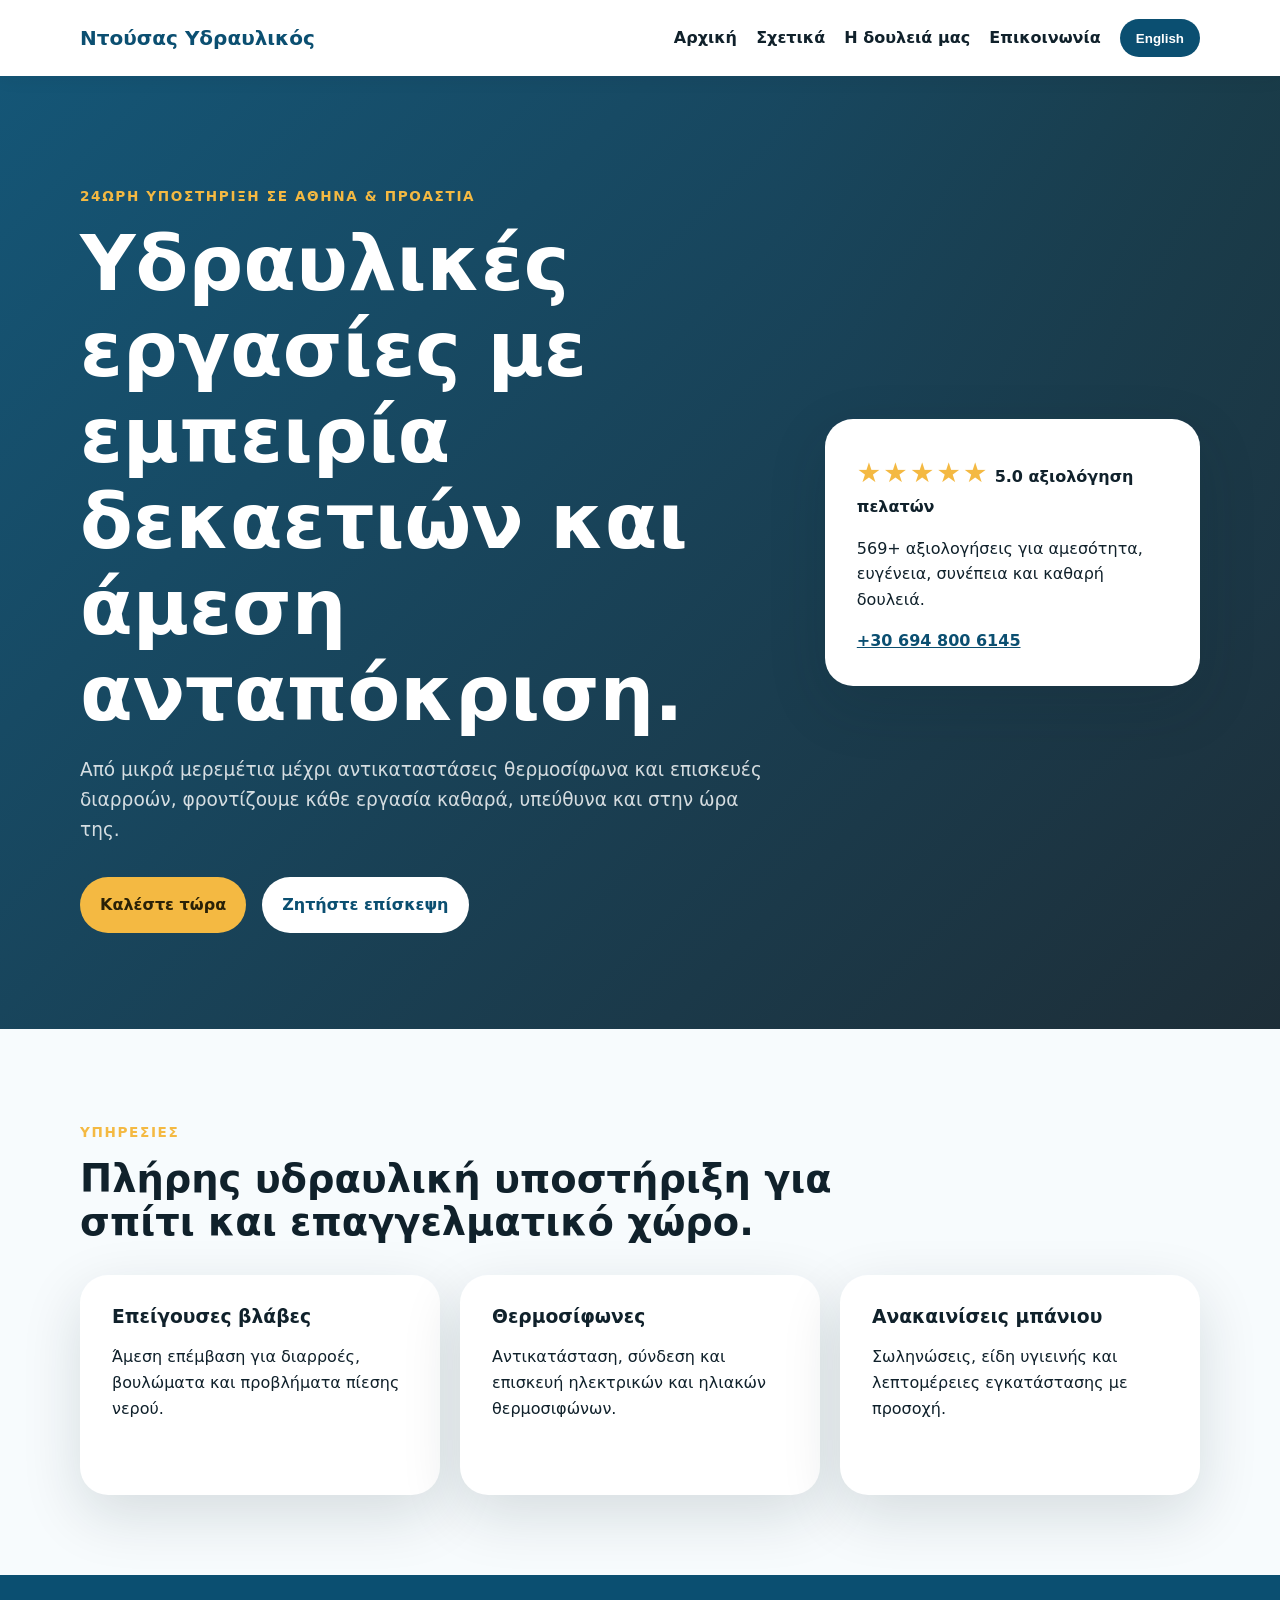
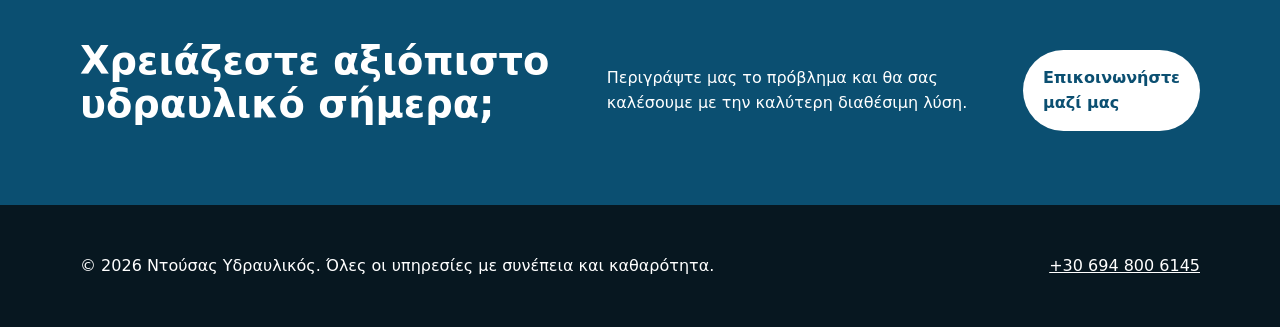
==== index.html @ 4e02515c "Create bilingual plumbing website" ====
<!doctype html>
<html lang="el">
  <head>
    <meta charset="utf-8" />
    <meta name="viewport" content="width=device-width, initial-scale=1" />
    <title>Ντούσας Υδραυλικός | 24ωρες υδραυλικές εργασίες</title>
    <meta name="description" content="Έμπειρος υδραυλικός για άμεση εξυπηρέτηση, μερεμέτια, θερμοσίφωνες, διαρροές και ανακαινίσεις μπάνιου." />
    <link rel="stylesheet" href="styles.css" />
  </head>
  <body>
    <header class="site-header">
      <nav class="nav container" aria-label="Primary navigation">
        <a class="brand" href="index.html" data-i18n="brand">Ντούσας Υδραυλικός</a>
        <button class="nav-toggle" type="button" aria-expanded="false" aria-controls="nav-menu" data-i18n-aria="openMenu">Μενού</button>
        <div class="nav-menu" id="nav-menu">
          <a href="index.html" data-i18n="navHome">Αρχική</a>
          <a href="about.html" data-i18n="navAbout">Σχετικά</a>
          <a href="work.html" data-i18n="navWork">Η δουλειά μας</a>
          <a href="contact.html" data-i18n="navContact">Επικοινωνία</a>
          <button class="language-toggle" type="button" data-language-toggle>English</button>
        </div>
      </nav>
    </header>

    <main>
      <section class="hero">
        <div class="container hero-grid">
          <div>
            <p class="eyebrow" data-i18n="heroEyebrow">24ωρη υποστήριξη σε Αθήνα & προάστια</p>
            <h1 data-i18n="heroTitle">Υδραυλικές εργασίες με εμπειρία δεκαετιών και άμεση ανταπόκριση.</h1>
            <p class="hero-copy" data-i18n="heroCopy">Από μικρά μερεμέτια μέχρι αντικαταστάσεις θερμοσίφωνα και επισκευές διαρροών, φροντίζουμε κάθε εργασία καθαρά, υπεύθυνα και στην ώρα της.</p>
            <div class="hero-actions">
              <a class="btn btn-primary" href="tel:+306948006145" data-i18n="callNow">Καλέστε τώρα</a>
              <a class="btn btn-secondary" href="contact.html" data-i18n="requestVisit">Ζητήστε επίσκεψη</a>
            </div>
          </div>
          <aside class="rating-card" aria-label="Business rating">
            <span class="stars">★★★★★</span>
            <strong data-i18n="ratingTitle">5.0 αξιολόγηση πελατών</strong>
            <p data-i18n="ratingCopy">569+ αξιολογήσεις για αμεσότητα, ευγένεια, συνέπεια και καθαρή δουλειά.</p>
            <a href="tel:+306948006145">+30 694 800 6145</a>
          </aside>
        </div>
      </section>

      <section class="section container">
        <div class="section-heading">
          <p class="eyebrow" data-i18n="servicesEyebrow">Υπηρεσίες</p>
          <h2 data-i18n="servicesTitle">Πλήρης υδραυλική υποστήριξη για σπίτι και επαγγελματικό χώρο.</h2>
        </div>
        <div class="cards">
          <article class="card"><h3 data-i18n="service1Title">Επείγουσες βλάβες</h3><p data-i18n="service1Copy">Άμεση επέμβαση για διαρροές, βουλώματα και προβλήματα πίεσης νερού.</p></article>
          <article class="card"><h3 data-i18n="service2Title">Θερμοσίφωνες</h3><p data-i18n="service2Copy">Αντικατάσταση, σύνδεση και επισκευή ηλεκτρικών και ηλιακών θερμοσιφώνων.</p></article>
          <article class="card"><h3 data-i18n="service3Title">Ανακαινίσεις μπάνιου</h3><p data-i18n="service3Copy">Σωληνώσεις, είδη υγιεινής και λεπτομέρειες εγκατάστασης με προσοχή.</p></article>
        </div>
      </section>

      <section class="cta">
        <div class="container cta-inner">
          <h2 data-i18n="ctaTitle">Χρειάζεστε αξιόπιστο υδραυλικό σήμερα;</h2>
          <p data-i18n="ctaCopy">Περιγράψτε μας το πρόβλημα και θα σας καλέσουμε με την καλύτερη διαθέσιμη λύση.</p>
          <a class="btn btn-light" href="contact.html" data-i18n="ctaButton">Επικοινωνήστε μαζί μας</a>
        </div>
      </section>
    </main>

    <footer class="site-footer"><div class="container footer-grid"><p data-i18n="footerCopy">© 2026 Ντούσας Υδραυλικός. Όλες οι υπηρεσίες με συνέπεια και καθαρότητα.</p><p><a href="tel:+306948006145">+30 694 800 6145</a></p></div></footer>
    <script src="script.js"></script>
  </body>
</html>
---- styles.css ----
:root{--blue:#0b4f71;--dark:#10212b;--gold:#f4b942;--light:#f7fbfd;--muted:#62717a;--white:#fff;--shadow:0 20px 60px rgba(16,33,43,.14)}*{box-sizing:border-box}body{margin:0;font-family:Inter,system-ui,-apple-system,Segoe UI,sans-serif;color:var(--dark);background:var(--light);line-height:1.6}.container{width:min(1120px,92%);margin-inline:auto}.site-header{position:sticky;top:0;z-index:10;background:rgba(255,255,255,.94);backdrop-filter:blur(14px);box-shadow:0 1px 18px rgba(16,33,43,.08)}.nav{display:flex;align-items:center;justify-content:space-between;min-height:76px}.brand{font-weight:800;color:var(--blue);text-decoration:none;font-size:1.25rem}.nav-menu{display:flex;align-items:center;gap:1.2rem}.nav-menu a{color:var(--dark);text-decoration:none;font-weight:650}.nav-menu a:hover{color:var(--blue)}.language-toggle,.nav-toggle{border:0;border-radius:999px;background:var(--blue);color:white;padding:.7rem 1rem;font-weight:750;cursor:pointer}.nav-toggle{display:none}.hero{background:linear-gradient(135deg,rgba(11,79,113,.96),rgba(16,33,43,.94)),radial-gradient(circle at top right,var(--gold),transparent 32%);color:white;padding:6rem 0}.hero-grid{display:grid;grid-template-columns:minmax(0,1.3fr) minmax(280px,.7fr);gap:3rem;align-items:center}.eyebrow{letter-spacing:.12em;text-transform:uppercase;color:var(--gold);font-weight:800;font-size:.85rem}h1,h2,h3{line-height:1.12;margin:0 0 1rem}h1{font-size:clamp(2.5rem,6vw,5rem)}h2{font-size:clamp(1.8rem,3vw,3rem)}.hero-copy,.page-hero p{font-size:1.16rem;color:rgba(255,255,255,.82);max-width:720px}.page-hero p{color:var(--muted)}.hero-actions{display:flex;flex-wrap:wrap;gap:1rem;margin-top:2rem}.btn{display:inline-flex;align-items:center;justify-content:center;border-radius:999px;padding:.95rem 1.25rem;font-weight:800;text-decoration:none;border:0;cursor:pointer}.btn-primary{background:var(--gold);color:#2a2107}.btn-secondary{background:white;color:var(--blue)}.btn-light{background:white;color:var(--blue)}.rating-card,.card,.work-card,.contact-form,.contact-card{background:white;color:var(--dark);border-radius:28px;padding:2rem;box-shadow:var(--shadow)}.stars{color:var(--gold);font-size:1.7rem;letter-spacing:.08em}.rating-card a{color:var(--blue);font-weight:800}.section{padding:5rem 0}.section-heading{max-width:820px;margin-bottom:2rem}.cards,.work-grid{display:grid;grid-template-columns:repeat(3,1fr);gap:1.25rem}.card{min-height:220px}.cta{background:var(--blue);color:white;padding:4rem 0}.cta-inner{display:flex;align-items:center;justify-content:space-between;gap:2rem}.site-footer{background:#071720;color:white;padding:2rem 0}.footer-grid{display:flex;justify-content:space-between;gap:1rem}.site-footer a{color:white}.page-hero{padding:5rem 0 2rem}.split,.contact-layout{display:grid;grid-template-columns:1fr 1fr;gap:2rem;align-items:start}.highlight-list{background:white;border-left:6px solid var(--gold);border-radius:22px;padding:1.5rem 2rem;box-shadow:var(--shadow);font-weight:750}.work-grid{grid-template-columns:repeat(2,1fr)}.work-icon{font-size:2.3rem}.contact-form{display:grid;gap:1rem}.contact-form label{display:grid;gap:.35rem;font-weight:750}.contact-form input,.contact-form textarea{width:100%;border:1px solid #d6e2e8;border-radius:16px;padding:1rem;font:inherit}.form-status{margin:0;color:var(--blue);font-weight:750}@media (max-width:800px){.nav-toggle{display:inline-flex}.nav-menu{display:none;position:absolute;left:4%;right:4%;top:76px;background:white;border-radius:24px;box-shadow:var(--shadow);padding:1rem;flex-direction:column;align-items:stretch}.nav-menu.open{display:flex}.hero-grid,.split,.contact-layout,.cta-inner{grid-template-columns:1fr;display:grid}.cards,.work-grid{grid-template-columns:1fr}.footer-grid{flex-direction:column}h1{font-size:2.45rem}}
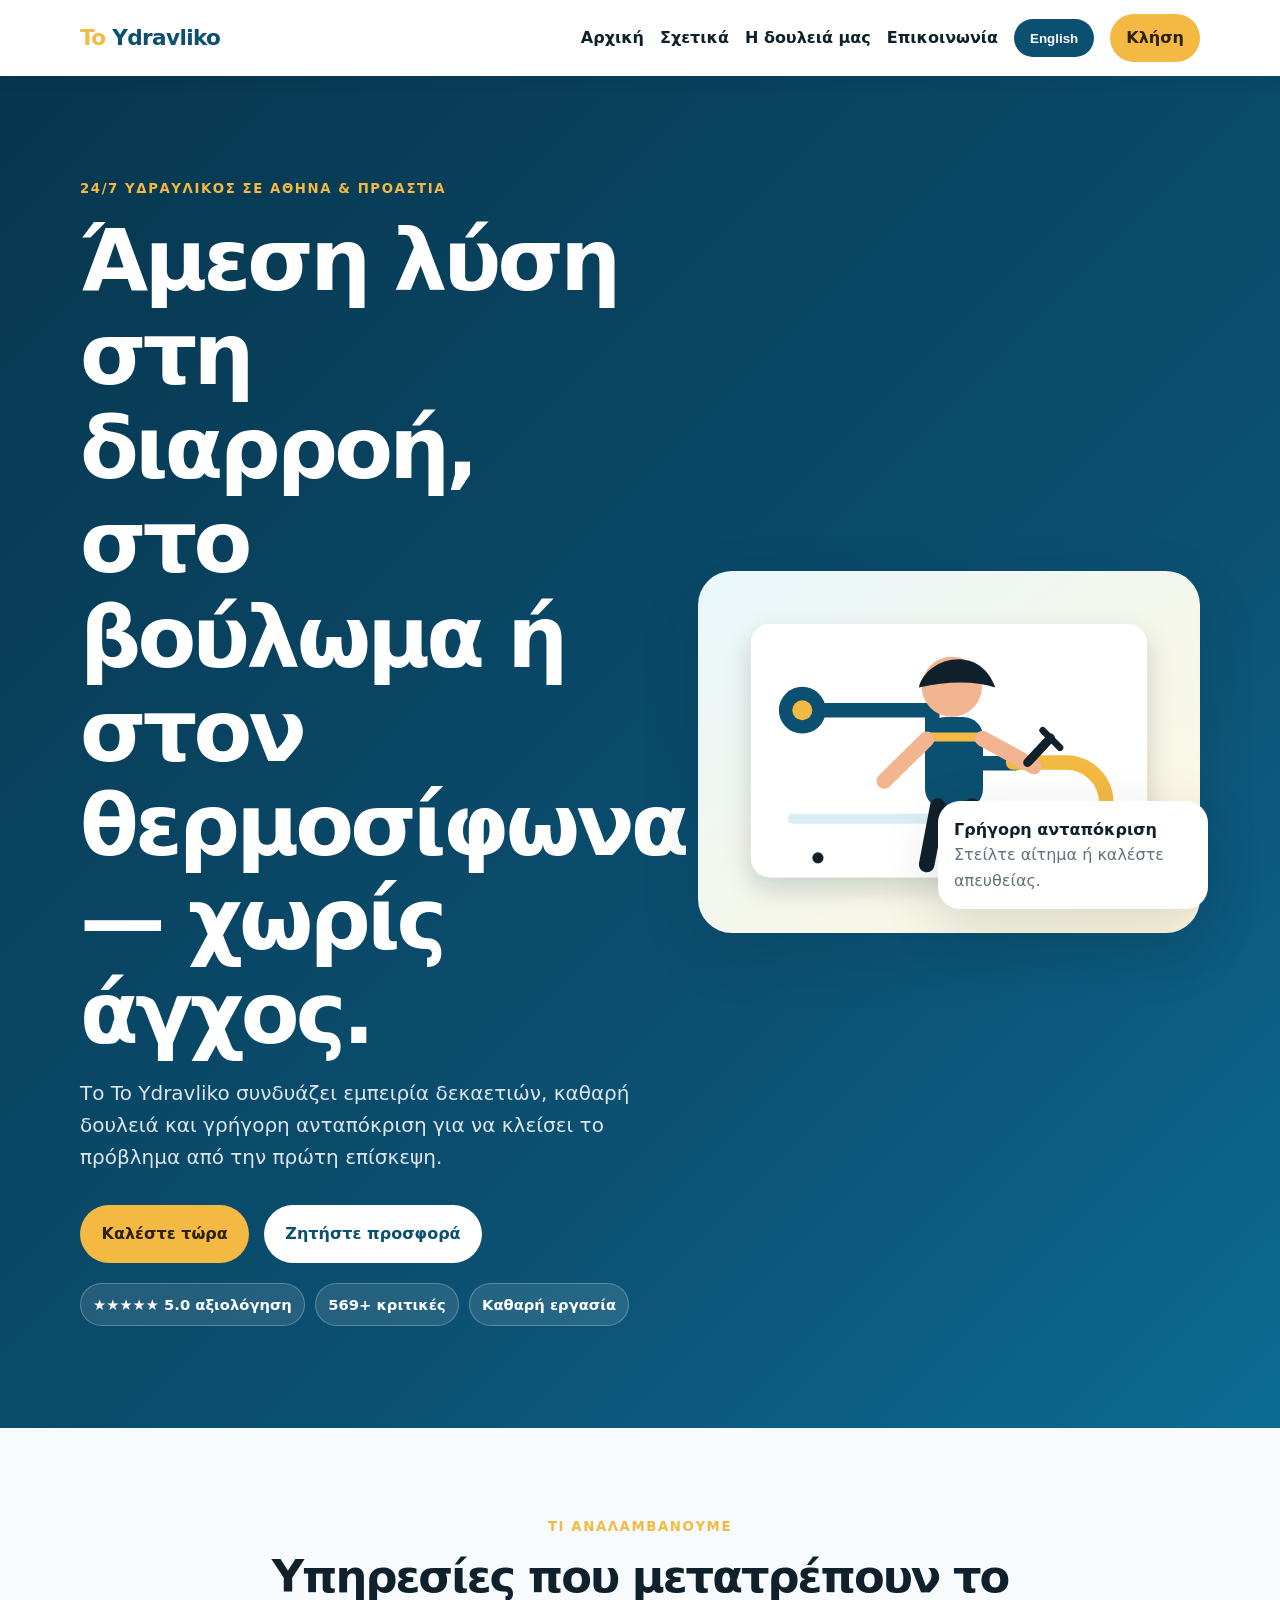
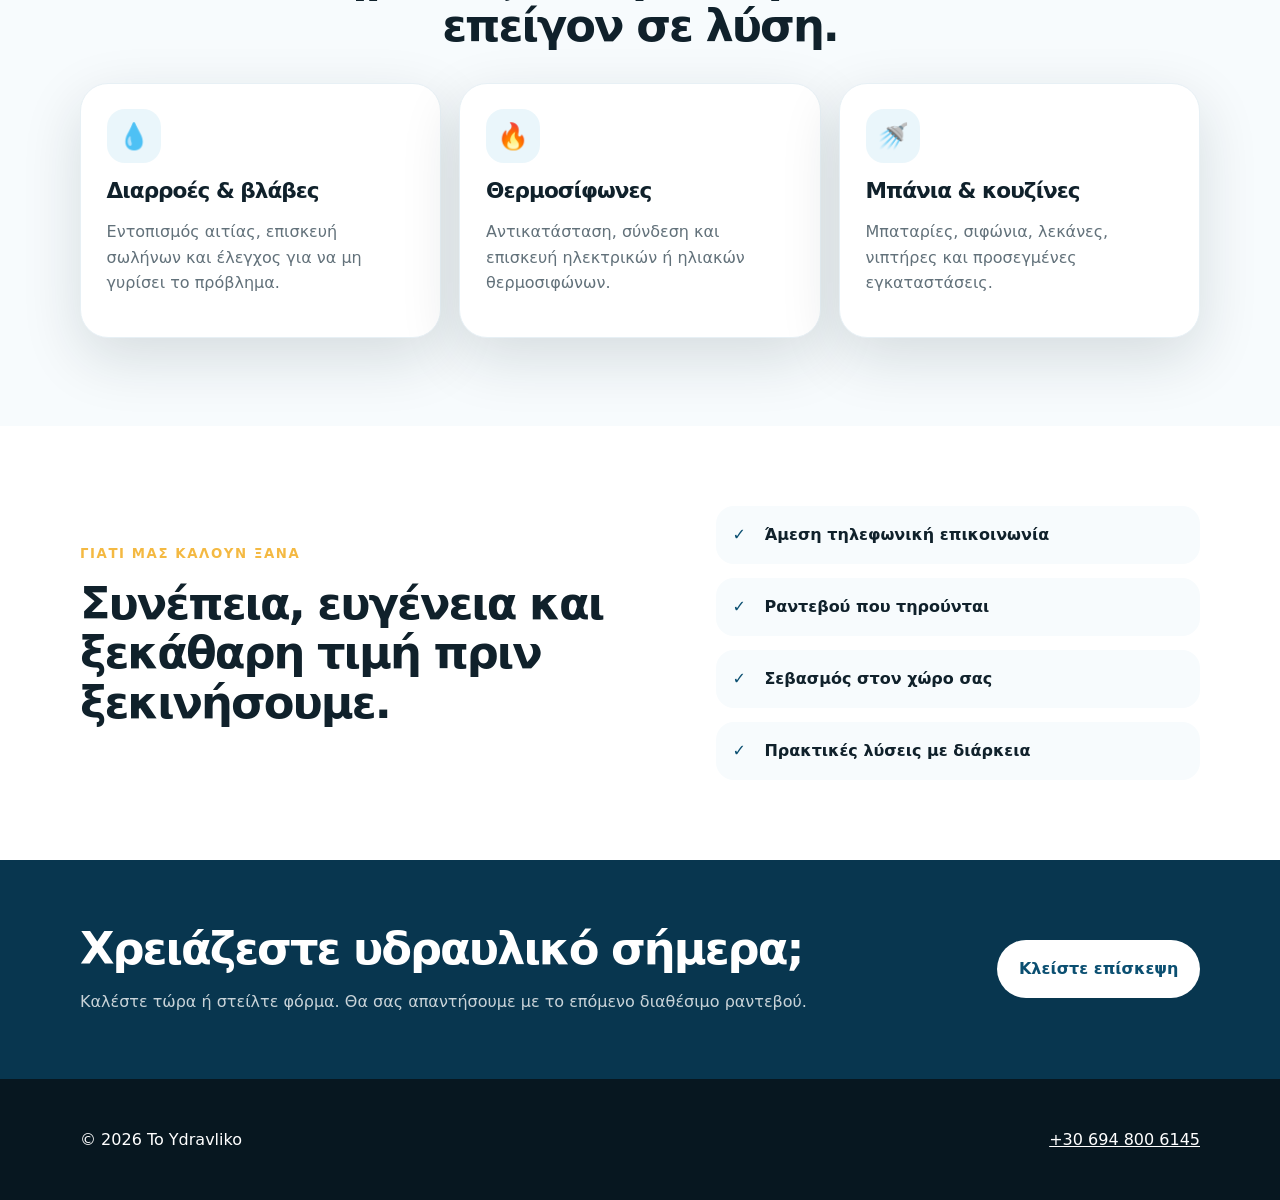
==== commit d0590963: "Improve responsive conversion-focused plumbing site" ====
--- a/index.html
+++ b/index.html
@@ -3,21 +3,23 @@
   <head>
     <meta charset="utf-8" />
     <meta name="viewport" content="width=device-width, initial-scale=1" />
-    <title>Ντούσας Υδραυλικός | 24ωρες υδραυλικές εργασίες</title>
-    <meta name="description" content="Έμπειρος υδραυλικός για άμεση εξυπηρέτηση, μερεμέτια, θερμοσίφωνες, διαρροές και ανακαινίσεις μπάνιου." />
+    <title>To Ydravliko | Υδραυλικός 24/7 σε Αθήνα</title>
+    <meta name="description" content="To Ydravliko: άμεσος υδραυλικός 24/7 για διαρροές, αποφράξεις, θερμοσίφωνες και ανακαινίσεις μπάνιου σε Αθήνα και προάστια." />
+    <link rel="preload" href="assets/plumber-hero.svg" as="image" />
     <link rel="stylesheet" href="styles.css" />
   </head>
   <body>
     <header class="site-header">
       <nav class="nav container" aria-label="Primary navigation">
-        <a class="brand" href="index.html" data-i18n="brand">Ντούσας Υδραυλικός</a>
-        <button class="nav-toggle" type="button" aria-expanded="false" aria-controls="nav-menu" data-i18n-aria="openMenu">Μενού</button>
+        <a class="brand" href="index.html"><span>To</span> Ydravliko</a>
+        <button class="nav-toggle" type="button" aria-expanded="false" aria-controls="nav-menu" data-i18n-aria="openMenu">☰</button>
         <div class="nav-menu" id="nav-menu">
           <a href="index.html" data-i18n="navHome">Αρχική</a>
           <a href="about.html" data-i18n="navAbout">Σχετικά</a>
           <a href="work.html" data-i18n="navWork">Η δουλειά μας</a>
           <a href="contact.html" data-i18n="navContact">Επικοινωνία</a>
           <button class="language-toggle" type="button" data-language-toggle>English</button>
+          <a class="nav-call" href="tel:+306948006145" data-i18n="callShort">Κλήση</a>
         </div>
       </nav>
     </header>
@@ -25,46 +27,63 @@
     <main>
       <section class="hero">
         <div class="container hero-grid">
-          <div>
-            <p class="eyebrow" data-i18n="heroEyebrow">24ωρη υποστήριξη σε Αθήνα & προάστια</p>
-            <h1 data-i18n="heroTitle">Υδραυλικές εργασίες με εμπειρία δεκαετιών και άμεση ανταπόκριση.</h1>
-            <p class="hero-copy" data-i18n="heroCopy">Από μικρά μερεμέτια μέχρι αντικαταστάσεις θερμοσίφωνα και επισκευές διαρροών, φροντίζουμε κάθε εργασία καθαρά, υπεύθυνα και στην ώρα της.</p>
+          <div class="hero-content">
+            <p class="eyebrow" data-i18n="heroEyebrow">24/7 υδραυλικός σε Αθήνα & προάστια</p>
+            <h1 data-i18n="heroTitle">Άμεση λύση στη διαρροή, στο βούλωμα ή στον θερμοσίφωνα — χωρίς άγχος.</h1>
+            <p class="hero-copy" data-i18n="heroCopy">Το To Ydravliko συνδυάζει εμπειρία δεκαετιών, καθαρή δουλειά και γρήγορη ανταπόκριση για να κλείσει το πρόβλημα από την πρώτη επίσκεψη.</p>
             <div class="hero-actions">
               <a class="btn btn-primary" href="tel:+306948006145" data-i18n="callNow">Καλέστε τώρα</a>
-              <a class="btn btn-secondary" href="contact.html" data-i18n="requestVisit">Ζητήστε επίσκεψη</a>
+              <a class="btn btn-secondary" href="contact.html" data-i18n="requestVisit">Ζητήστε προσφορά</a>
+            </div>
+            <div class="trust-row" aria-label="Trust highlights">
+              <span data-i18n="trust1">★★★★★ 5.0 αξιολόγηση</span>
+              <span data-i18n="trust2">569+ κριτικές</span>
+              <span data-i18n="trust3">Καθαρή εργασία</span>
             </div>
           </div>
-          <aside class="rating-card" aria-label="Business rating">
-            <span class="stars">★★★★★</span>
-            <strong data-i18n="ratingTitle">5.0 αξιολόγηση πελατών</strong>
-            <p data-i18n="ratingCopy">569+ αξιολογήσεις για αμεσότητα, ευγένεια, συνέπεια και καθαρή δουλειά.</p>
-            <a href="tel:+306948006145">+30 694 800 6145</a>
-          </aside>
+          <div class="hero-visual">
+            <img src="assets/plumber-hero.svg" width="900" height="650" alt="Επαγγελματίας υδραυλικός που επισκευάζει σωληνώσεις" />
+            <div class="floating-card">
+              <strong data-i18n="responseTitle">Γρήγορη ανταπόκριση</strong>
+              <span data-i18n="responseCopy">Στείλτε αίτημα ή καλέστε απευθείας.</span>
+            </div>
+          </div>
         </div>
       </section>
 
       <section class="section container">
-        <div class="section-heading">
-          <p class="eyebrow" data-i18n="servicesEyebrow">Υπηρεσίες</p>
-          <h2 data-i18n="servicesTitle">Πλήρης υδραυλική υποστήριξη για σπίτι και επαγγελματικό χώρο.</h2>
+        <div class="section-heading centered">
+          <p class="eyebrow" data-i18n="servicesEyebrow">Τι αναλαμβάνουμε</p>
+          <h2 data-i18n="servicesTitle">Υπηρεσίες που μετατρέπουν το επείγον σε λύση.</h2>
         </div>
         <div class="cards">
-          <article class="card"><h3 data-i18n="service1Title">Επείγουσες βλάβες</h3><p data-i18n="service1Copy">Άμεση επέμβαση για διαρροές, βουλώματα και προβλήματα πίεσης νερού.</p></article>
-          <article class="card"><h3 data-i18n="service2Title">Θερμοσίφωνες</h3><p data-i18n="service2Copy">Αντικατάσταση, σύνδεση και επισκευή ηλεκτρικών και ηλιακών θερμοσιφώνων.</p></article>
-          <article class="card"><h3 data-i18n="service3Title">Ανακαινίσεις μπάνιου</h3><p data-i18n="service3Copy">Σωληνώσεις, είδη υγιεινής και λεπτομέρειες εγκατάστασης με προσοχή.</p></article>
+          <article class="card"><span class="card-icon">💧</span><h3 data-i18n="service1Title">Διαρροές & βλάβες</h3><p data-i18n="service1Copy">Εντοπισμός αιτίας, επισκευή σωλήνων και έλεγχος για να μη γυρίσει το πρόβλημα.</p></article>
+          <article class="card"><span class="card-icon">🔥</span><h3 data-i18n="service2Title">Θερμοσίφωνες</h3><p data-i18n="service2Copy">Αντικατάσταση, σύνδεση και επισκευή ηλεκτρικών ή ηλιακών θερμοσιφώνων.</p></article>
+          <article class="card"><span class="card-icon">🚿</span><h3 data-i18n="service3Title">Μπάνια & κουζίνες</h3><p data-i18n="service3Copy">Μπαταρίες, σιφώνια, λεκάνες, νιπτήρες και προσεγμένες εγκαταστάσεις.</p></article>
+        </div>
+      </section>
+
+      <section class="conversion-band">
+        <div class="container conversion-grid">
+          <div><p class="eyebrow" data-i18n="whyEyebrow">Γιατί μας καλούν ξανά</p><h2 data-i18n="whyTitle">Συνέπεια, ευγένεια και ξεκάθαρη τιμή πριν ξεκινήσουμε.</h2></div>
+          <ul class="check-list">
+            <li data-i18n="why1">Άμεση τηλεφωνική επικοινωνία</li>
+            <li data-i18n="why2">Ραντεβού που τηρούνται</li>
+            <li data-i18n="why3">Σεβασμός στον χώρο σας</li>
+            <li data-i18n="why4">Πρακτικές λύσεις με διάρκεια</li>
+          </ul>
         </div>
       </section>
 
       <section class="cta">
         <div class="container cta-inner">
-          <h2 data-i18n="ctaTitle">Χρειάζεστε αξιόπιστο υδραυλικό σήμερα;</h2>
-          <p data-i18n="ctaCopy">Περιγράψτε μας το πρόβλημα και θα σας καλέσουμε με την καλύτερη διαθέσιμη λύση.</p>
-          <a class="btn btn-light" href="contact.html" data-i18n="ctaButton">Επικοινωνήστε μαζί μας</a>
+          <div><h2 data-i18n="ctaTitle">Χρειάζεστε υδραυλικό σήμερα;</h2><p data-i18n="ctaCopy">Καλέστε τώρα ή στείλτε φόρμα. Θα σας απαντήσουμε με το επόμενο διαθέσιμο ραντεβού.</p></div>
+          <a class="btn btn-light" href="contact.html" data-i18n="ctaButton">Κλείστε επίσκεψη</a>
         </div>
       </section>
     </main>
 
-    <footer class="site-footer"><div class="container footer-grid"><p data-i18n="footerCopy">© 2026 Ντούσας Υδραυλικός. Όλες οι υπηρεσίες με συνέπεια και καθαρότητα.</p><p><a href="tel:+306948006145">+30 694 800 6145</a></p></div></footer>
+    <footer class="site-footer"><div class="container footer-grid"><p>© 2026 To Ydravliko</p><p><a href="tel:+306948006145">+30 694 800 6145</a></p></div></footer>
     <script src="script.js"></script>
   </body>
 </html>
--- a/styles.css
+++ b/styles.css
@@ -1 +1,126 @@
-:root{--blue:#0b4f71;--dark:#10212b;--gold:#f4b942;--light:#f7fbfd;--muted:#62717a;--white:#fff;--shadow:0 20px 60px rgba(16,33,43,.14)}*{box-sizing:border-box}body{margin:0;font-family:Inter,system-ui,-apple-system,Segoe UI,sans-serif;color:var(--dark);background:var(--light);line-height:1.6}.container{width:min(1120px,92%);margin-inline:auto}.site-header{position:sticky;top:0;z-index:10;background:rgba(255,255,255,.94);backdrop-filter:blur(14px);box-shadow:0 1px 18px rgba(16,33,43,.08)}.nav{display:flex;align-items:center;justify-content:space-between;min-height:76px}.brand{font-weight:800;color:var(--blue);text-decoration:none;font-size:1.25rem}.nav-menu{display:flex;align-items:center;gap:1.2rem}.nav-menu a{color:var(--dark);text-decoration:none;font-weight:650}.nav-menu a:hover{color:var(--blue)}.language-toggle,.nav-toggle{border:0;border-radius:999px;background:var(--blue);color:white;padding:.7rem 1rem;font-weight:750;cursor:pointer}.nav-toggle{display:none}.hero{background:linear-gradient(135deg,rgba(11,79,113,.96),rgba(16,33,43,.94)),radial-gradient(circle at top right,var(--gold),transparent 32%);color:white;padding:6rem 0}.hero-grid{display:grid;grid-template-columns:minmax(0,1.3fr) minmax(280px,.7fr);gap:3rem;align-items:center}.eyebrow{letter-spacing:.12em;text-transform:uppercase;color:var(--gold);font-weight:800;font-size:.85rem}h1,h2,h3{line-height:1.12;margin:0 0 1rem}h1{font-size:clamp(2.5rem,6vw,5rem)}h2{font-size:clamp(1.8rem,3vw,3rem)}.hero-copy,.page-hero p{font-size:1.16rem;color:rgba(255,255,255,.82);max-width:720px}.page-hero p{color:var(--muted)}.hero-actions{display:flex;flex-wrap:wrap;gap:1rem;margin-top:2rem}.btn{display:inline-flex;align-items:center;justify-content:center;border-radius:999px;padding:.95rem 1.25rem;font-weight:800;text-decoration:none;border:0;cursor:pointer}.btn-primary{background:var(--gold);color:#2a2107}.btn-secondary{background:white;color:var(--blue)}.btn-light{background:white;color:var(--blue)}.rating-card,.card,.work-card,.contact-form,.contact-card{background:white;color:var(--dark);border-radius:28px;padding:2rem;box-shadow:var(--shadow)}.stars{color:var(--gold);font-size:1.7rem;letter-spacing:.08em}.rating-card a{color:var(--blue);font-weight:800}.section{padding:5rem 0}.section-heading{max-width:820px;margin-bottom:2rem}.cards,.work-grid{display:grid;grid-template-columns:repeat(3,1fr);gap:1.25rem}.card{min-height:220px}.cta{background:var(--blue);color:white;padding:4rem 0}.cta-inner{display:flex;align-items:center;justify-content:space-between;gap:2rem}.site-footer{background:#071720;color:white;padding:2rem 0}.footer-grid{display:flex;justify-content:space-between;gap:1rem}.site-footer a{color:white}.page-hero{padding:5rem 0 2rem}.split,.contact-layout{display:grid;grid-template-columns:1fr 1fr;gap:2rem;align-items:start}.highlight-list{background:white;border-left:6px solid var(--gold);border-radius:22px;padding:1.5rem 2rem;box-shadow:var(--shadow);font-weight:750}.work-grid{grid-template-columns:repeat(2,1fr)}.work-icon{font-size:2.3rem}.contact-form{display:grid;gap:1rem}.contact-form label{display:grid;gap:.35rem;font-weight:750}.contact-form input,.contact-form textarea{width:100%;border:1px solid #d6e2e8;border-radius:16px;padding:1rem;font:inherit}.form-status{margin:0;color:var(--blue);font-weight:750}@media (max-width:800px){.nav-toggle{display:inline-flex}.nav-menu{display:none;position:absolute;left:4%;right:4%;top:76px;background:white;border-radius:24px;box-shadow:var(--shadow);padding:1rem;flex-direction:column;align-items:stretch}.nav-menu.open{display:flex}.hero-grid,.split,.contact-layout,.cta-inner{grid-template-columns:1fr;display:grid}.cards,.work-grid{grid-template-columns:1fr}.footer-grid{flex-direction:column}h1{font-size:2.45rem}}
+:root {
+  --blue: #0b4f71;
+  --blue-dark: #08364f;
+  --dark: #10212b;
+  --gold: #f4b942;
+  --light: #f7fbfd;
+  --muted: #62717a;
+  --white: #ffffff;
+  --shadow: 0 20px 60px rgba(16, 33, 43, 0.14);
+}
+
+* { box-sizing: border-box; }
+html { scroll-behavior: smooth; }
+body {
+  margin: 0;
+  font-family: Inter, system-ui, -apple-system, BlinkMacSystemFont, "Segoe UI", sans-serif;
+  color: var(--dark);
+  background: var(--light);
+  line-height: 1.6;
+}
+img { display: block; max-width: 100%; height: auto; }
+a { color: inherit; }
+.container { width: min(1120px, 92%); margin-inline: auto; }
+
+.site-header {
+  position: sticky;
+  top: 0;
+  z-index: 20;
+  background: rgba(255, 255, 255, 0.95);
+  backdrop-filter: blur(14px);
+  box-shadow: 0 1px 18px rgba(16, 33, 43, 0.08);
+}
+.nav { min-height: 76px; display: flex; align-items: center; justify-content: space-between; gap: 1rem; }
+.brand { font-size: 1.35rem; font-weight: 900; color: var(--blue); text-decoration: none; letter-spacing: -0.03em; }
+.brand span { color: var(--gold); }
+.nav-menu { display: flex; align-items: center; gap: 1rem; }
+.nav-menu a { color: var(--dark); text-decoration: none; font-weight: 750; }
+.nav-menu a:hover { color: var(--blue); }
+.language-toggle, .nav-toggle, .nav-call {
+  border: 0;
+  border-radius: 999px;
+  background: var(--blue);
+  color: white !important;
+  padding: 0.72rem 1rem;
+  font-weight: 850;
+  cursor: pointer;
+  text-decoration: none;
+}
+.nav-call { background: var(--gold); color: #2a2107 !important; }
+.nav-toggle { display: none; font-size: 1.15rem; }
+
+.hero { padding: clamp(4rem, 8vw, 7rem) 0; background: linear-gradient(135deg, #07364e, #0b4f71 62%, #0d6b92); color: white; overflow: hidden; }
+.hero-grid { display: grid; grid-template-columns: minmax(0, 1.05fr) minmax(320px, 0.95fr); align-items: center; gap: clamp(2rem, 5vw, 4rem); }
+.hero-content { max-width: 720px; }
+.eyebrow { margin: 0 0 0.9rem; letter-spacing: 0.12em; text-transform: uppercase; color: var(--gold); font-weight: 900; font-size: 0.83rem; }
+h1, h2, h3 { margin: 0 0 1rem; line-height: 1.1; letter-spacing: -0.045em; }
+h1 { font-size: clamp(2.45rem, 6.8vw, 5.35rem); }
+h2 { font-size: clamp(1.75rem, 3.5vw, 3rem); }
+h3 { font-size: 1.35rem; }
+.hero-copy { margin: 0; font-size: clamp(1.05rem, 2vw, 1.25rem); color: rgba(255, 255, 255, 0.86); }
+.hero-actions { display: flex; flex-wrap: wrap; gap: 0.9rem; margin: 2rem 0 1.25rem; }
+.btn { display: inline-flex; align-items: center; justify-content: center; border-radius: 999px; padding: 1rem 1.35rem; font-weight: 900; text-decoration: none; border: 0; cursor: pointer; min-height: 48px; }
+.btn-primary { background: var(--gold); color: #2a2107; }
+.btn-secondary, .btn-light { background: white; color: var(--blue); }
+.trust-row { display: flex; flex-wrap: wrap; gap: 0.65rem; }
+.trust-row span { padding: 0.55rem 0.75rem; border: 1px solid rgba(255, 255, 255, 0.25); border-radius: 999px; background: rgba(255, 255, 255, 0.11); font-weight: 800; font-size: 0.92rem; }
+.hero-visual { position: relative; }
+.hero-visual img { border-radius: 34px; box-shadow: var(--shadow); }
+.floating-card { position: absolute; right: -0.5rem; bottom: 1.5rem; width: min(270px, 82%); padding: 1rem; border-radius: 22px; background: white; color: var(--dark); box-shadow: var(--shadow); }
+.floating-card strong, .floating-card span { display: block; }
+.floating-card span { color: var(--muted); }
+
+.section { padding: clamp(3.5rem, 7vw, 5.5rem) 0; }
+.section-heading { max-width: 760px; margin-bottom: 2rem; }
+.centered { text-align: center; margin-inline: auto; }
+.cards { display: grid; grid-template-columns: repeat(3, 1fr); gap: 1.15rem; }
+.card, .work-card, .contact-form, .contact-card, .highlight-list { background: white; border-radius: 28px; padding: 1.6rem; box-shadow: var(--shadow); }
+.card { min-height: 245px; border: 1px solid #e7f0f5; }
+.card-icon { display: inline-grid; place-items: center; width: 54px; height: 54px; margin-bottom: 1rem; border-radius: 18px; background: #eaf6fb; font-size: 1.6rem; }
+.card p, .work-card p, .page-hero p, .contact-card p { color: var(--muted); }
+
+.conversion-band { background: #ffffff; padding: clamp(3.5rem, 7vw, 5rem) 0; }
+.conversion-grid { display: grid; grid-template-columns: 1fr 0.8fr; gap: 2rem; align-items: center; }
+.check-list { margin: 0; padding: 0; list-style: none; display: grid; gap: 0.9rem; }
+.check-list li { padding: 1rem 1rem 1rem 3rem; border-radius: 18px; background: var(--light); position: relative; font-weight: 800; }
+.check-list li::before { content: "✓"; position: absolute; left: 1rem; color: var(--blue); font-weight: 900; }
+.cta { background: var(--blue-dark); color: white; padding: 4rem 0; }
+.cta-inner { display: flex; align-items: center; justify-content: space-between; gap: 2rem; }
+.cta p { color: rgba(255, 255, 255, 0.78); margin: 0; }
+
+.page-hero { padding: clamp(3.5rem, 7vw, 5rem) 0 1rem; }
+.page-hero h1 { max-width: 900px; }
+.page-hero p { max-width: 780px; font-size: 1.14rem; }
+.split, .contact-layout, .showcase { display: grid; grid-template-columns: 1fr 1fr; gap: 2rem; align-items: start; }
+.highlight-list { border-left: 7px solid var(--gold); font-weight: 850; }
+.work-grid { display: grid; grid-template-columns: 1fr 1fr; gap: 1rem; }
+.showcase > img { border-radius: 30px; box-shadow: var(--shadow); }
+.contact-form { display: grid; gap: 1rem; }
+.contact-form label { display: grid; gap: 0.35rem; font-weight: 850; }
+.contact-form input, .contact-form textarea, .contact-form select { width: 100%; border: 1px solid #d6e2e8; border-radius: 16px; padding: 1rem; font: inherit; background: white; }
+.form-status { margin: 0; color: var(--blue); font-weight: 850; }
+.big-phone a { display: inline-block; color: var(--blue); font-size: clamp(1.35rem, 3vw, 2rem); font-weight: 950; text-decoration: none; }
+.site-footer { background: #071720; color: white; padding: 2rem 0; }
+.footer-grid { display: flex; justify-content: space-between; gap: 1rem; }
+.site-footer a { color: white; }
+
+@media (max-width: 900px) {
+  .nav-toggle { display: inline-flex; }
+  .nav-menu { display: none; position: absolute; left: 4%; right: 4%; top: 76px; padding: 1rem; background: white; border-radius: 24px; box-shadow: var(--shadow); flex-direction: column; align-items: stretch; }
+  .nav-menu.open { display: flex; }
+  .hero-grid, .conversion-grid, .split, .contact-layout, .showcase { grid-template-columns: 1fr; }
+  .cards { grid-template-columns: 1fr; }
+  .cta-inner { display: grid; }
+}
+
+@media (max-width: 560px) {
+  .container { width: min(100% - 1.5rem, 1120px); }
+  .nav { min-height: 68px; }
+  .nav-menu { top: 68px; }
+  .hero { padding-top: 3rem; }
+  .hero-actions .btn { width: 100%; }
+  .trust-row span { width: 100%; text-align: center; }
+  .floating-card { position: static; width: 100%; margin-top: 1rem; }
+  .work-grid { grid-template-columns: 1fr; }
+  .footer-grid { flex-direction: column; }
+}
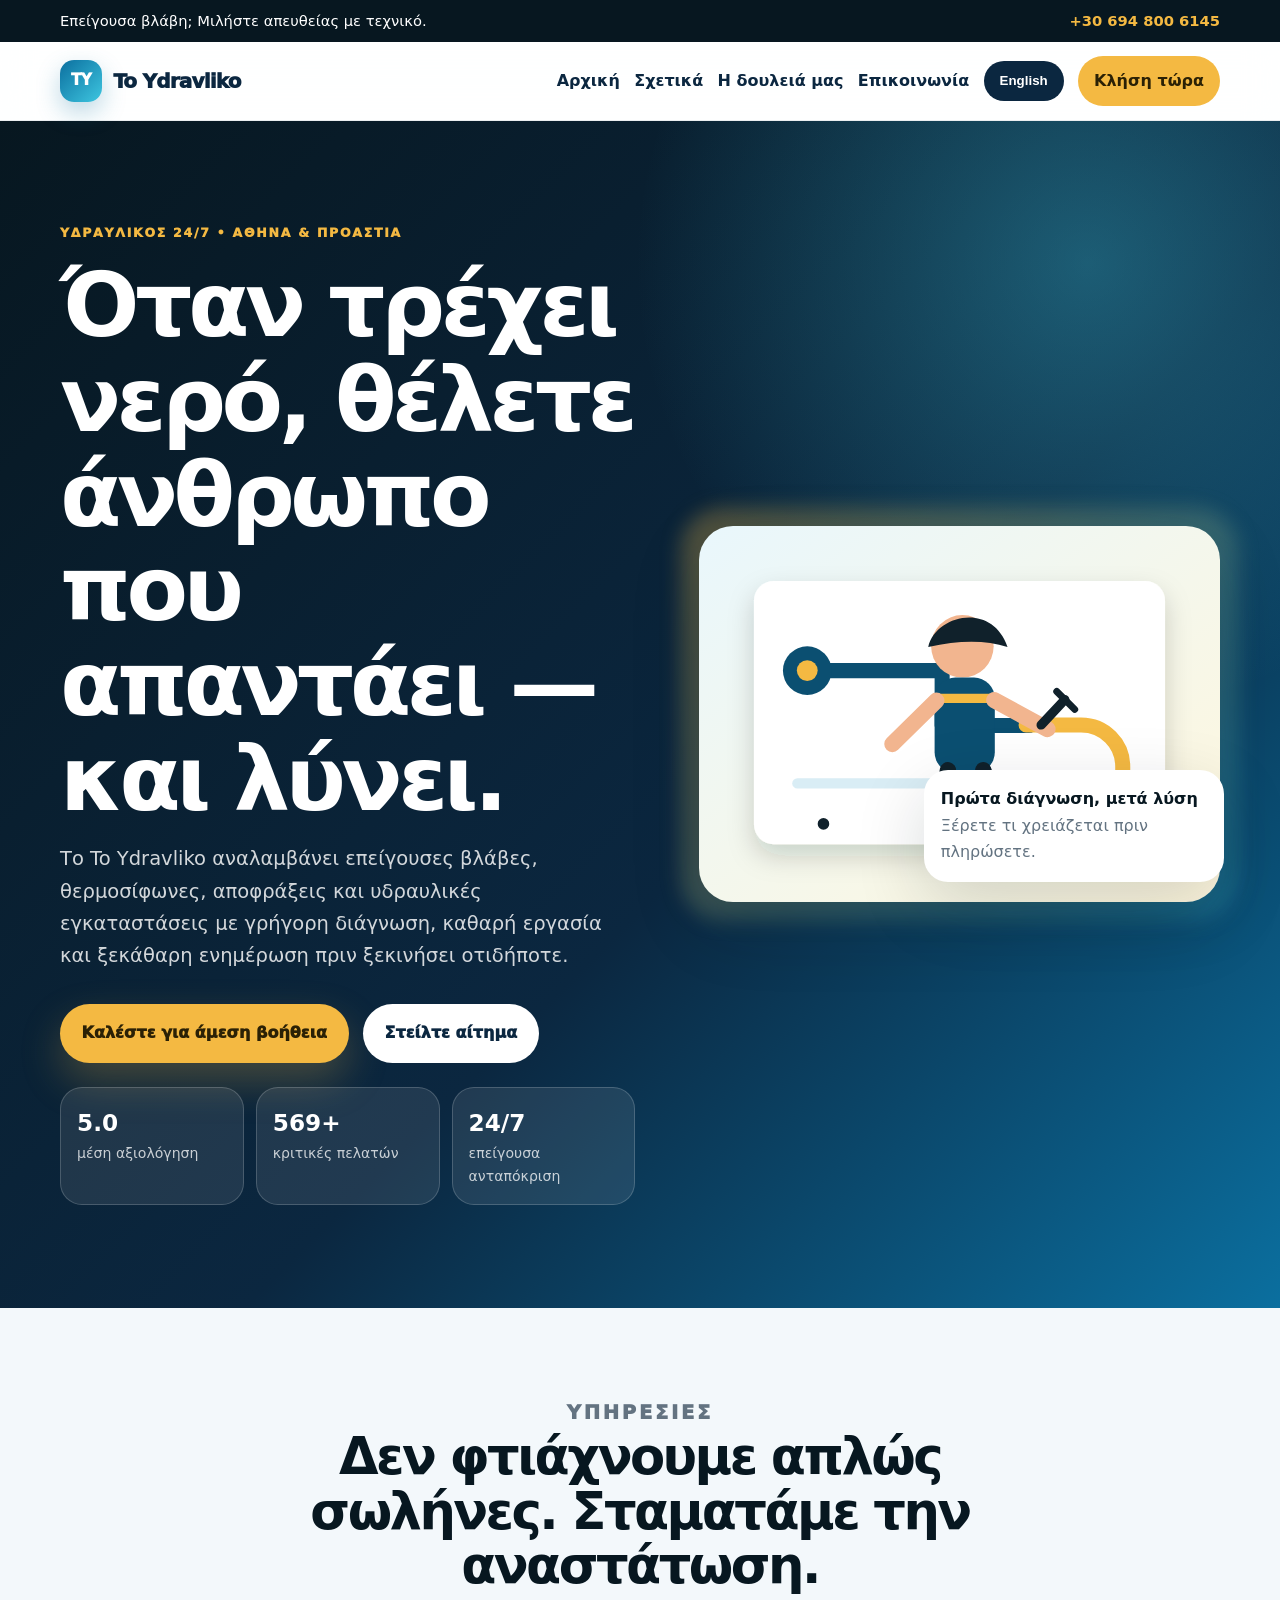
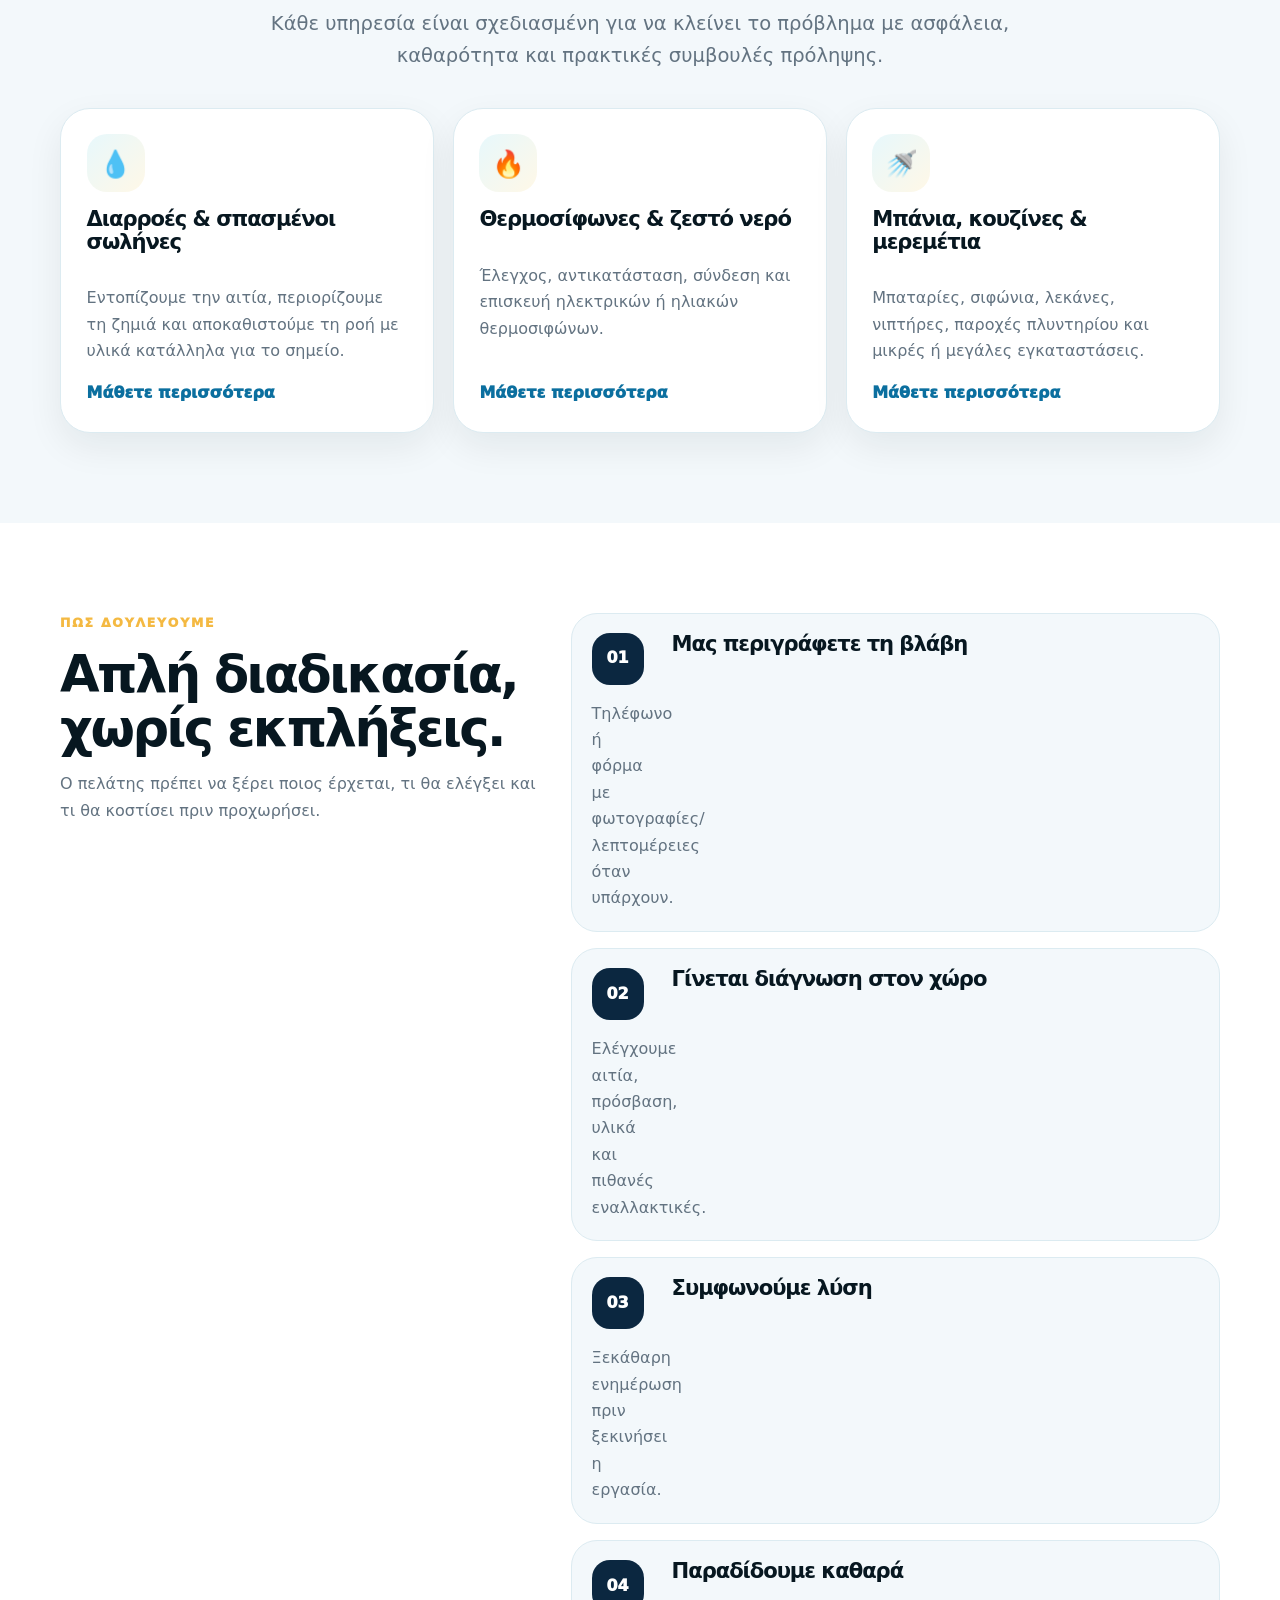
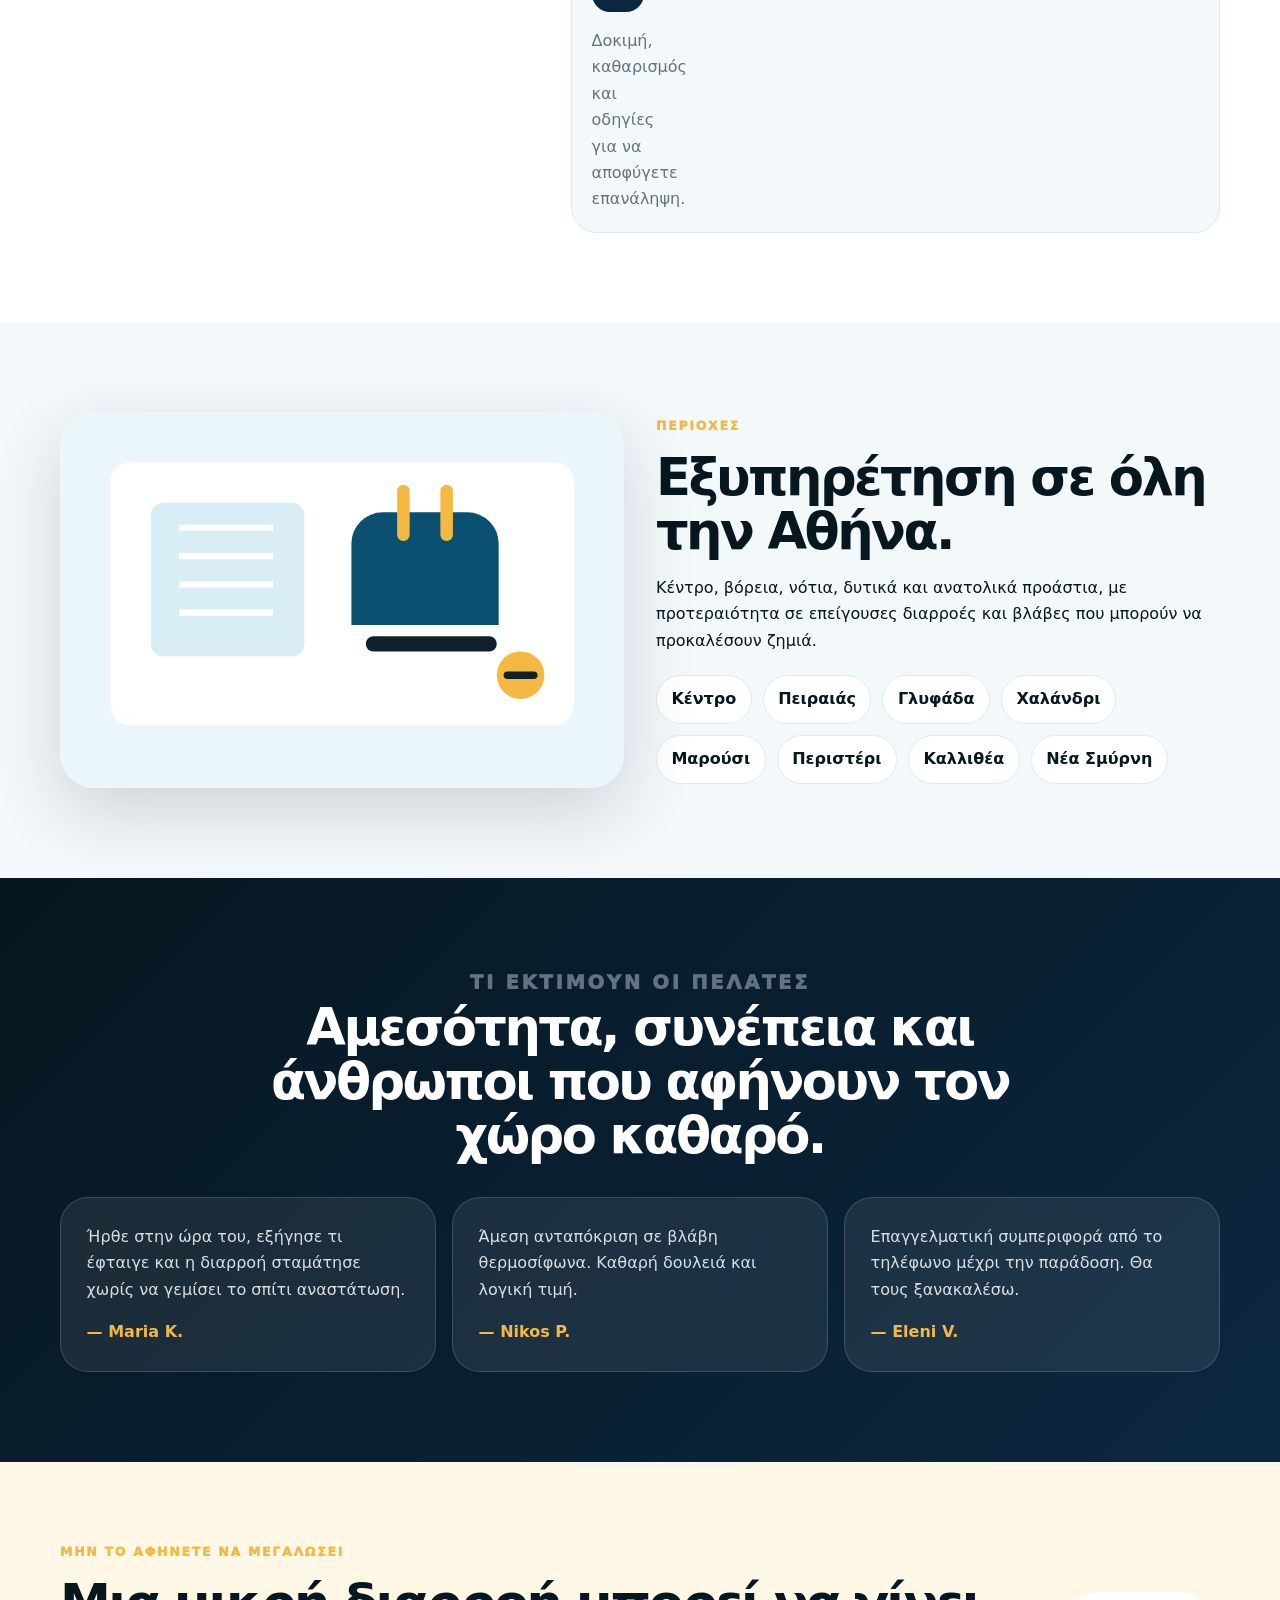
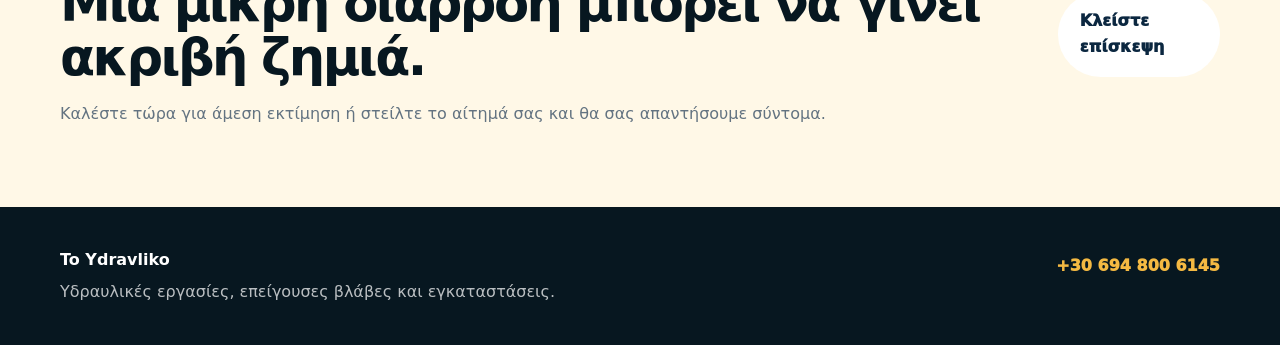
==== commit ca01c977: "Redesign To Ydravliko site with richer content" ====
--- a/index.html
+++ b/index.html
@@ -4,14 +4,18 @@
     <meta charset="utf-8" />
     <meta name="viewport" content="width=device-width, initial-scale=1" />
     <title>To Ydravliko | Υδραυλικός 24/7 σε Αθήνα</title>
-    <meta name="description" content="To Ydravliko: άμεσος υδραυλικός 24/7 για διαρροές, αποφράξεις, θερμοσίφωνες και ανακαινίσεις μπάνιου σε Αθήνα και προάστια." />
+    <meta name="description" content="To Ydravliko: υδραυλικός 24/7 στην Αθήνα για διαρροές, αποφράξεις, θερμοσίφωνες, ανακαινίσεις και συντήρηση. Άμεση ανταπόκριση, καθαρή δουλειά, ξεκάθαρη ενημέρωση." />
     <link rel="preload" href="assets/plumber-hero.svg" as="image" />
     <link rel="stylesheet" href="styles.css" />
+    <script type="application/ld+json">
+      {"@context":"https://schema.org","@type":"Plumber","name":"To Ydravliko","areaServed":"Athens, Greece","telephone":"+306948006145","openingHours":"Mo-Su 00:00-23:59","aggregateRating":{"@type":"AggregateRating","ratingValue":"5.0","reviewCount":"569"},"priceRange":"€€"}
+    </script>
   </head>
   <body>
+    <div class="top-strip"><div class="container top-strip-inner"><span data-i18n="topStrip">Επείγουσα βλάβη; Μιλήστε απευθείας με τεχνικό.</span><a href="tel:+306948006145">+30 694 800 6145</a></div></div>
     <header class="site-header">
       <nav class="nav container" aria-label="Primary navigation">
-        <a class="brand" href="index.html"><span>To</span> Ydravliko</a>
+        <a class="brand" href="index.html" aria-label="To Ydravliko home"><span class="brand-mark">ΤΥ</span><span>To Ydravliko</span></a>
         <button class="nav-toggle" type="button" aria-expanded="false" aria-controls="nav-menu" data-i18n-aria="openMenu">☰</button>
         <div class="nav-menu" id="nav-menu">
           <a href="index.html" data-i18n="navHome">Αρχική</a>
@@ -19,71 +23,69 @@
           <a href="work.html" data-i18n="navWork">Η δουλειά μας</a>
           <a href="contact.html" data-i18n="navContact">Επικοινωνία</a>
           <button class="language-toggle" type="button" data-language-toggle>English</button>
-          <a class="nav-call" href="tel:+306948006145" data-i18n="callShort">Κλήση</a>
+          <a class="nav-call" href="tel:+306948006145" data-i18n="callShort">Κλήση τώρα</a>
         </div>
       </nav>
     </header>
 
     <main>
-      <section class="hero">
+      <section class="hero hero-premium">
         <div class="container hero-grid">
           <div class="hero-content">
-            <p class="eyebrow" data-i18n="heroEyebrow">24/7 υδραυλικός σε Αθήνα & προάστια</p>
-            <h1 data-i18n="heroTitle">Άμεση λύση στη διαρροή, στο βούλωμα ή στον θερμοσίφωνα — χωρίς άγχος.</h1>
-            <p class="hero-copy" data-i18n="heroCopy">Το To Ydravliko συνδυάζει εμπειρία δεκαετιών, καθαρή δουλειά και γρήγορη ανταπόκριση για να κλείσει το πρόβλημα από την πρώτη επίσκεψη.</p>
+            <p class="eyebrow" data-i18n="heroEyebrow">Υδραυλικός 24/7 • Αθήνα & προάστια</p>
+            <h1 data-i18n="heroTitle">Όταν τρέχει νερό, θέλετε άνθρωπο που απαντάει — και λύνει.</h1>
+            <p class="hero-copy" data-i18n="heroCopy">Το To Ydravliko αναλαμβάνει επείγουσες βλάβες, θερμοσίφωνες, αποφράξεις και υδραυλικές εγκαταστάσεις με γρήγορη διάγνωση, καθαρή εργασία και ξεκάθαρη ενημέρωση πριν ξεκινήσει οτιδήποτε.</p>
             <div class="hero-actions">
-              <a class="btn btn-primary" href="tel:+306948006145" data-i18n="callNow">Καλέστε τώρα</a>
-              <a class="btn btn-secondary" href="contact.html" data-i18n="requestVisit">Ζητήστε προσφορά</a>
+              <a class="btn btn-primary" href="tel:+306948006145" data-i18n="callNow">Καλέστε για άμεση βοήθεια</a>
+              <a class="btn btn-secondary" href="contact.html" data-i18n="requestVisit">Στείλτε αίτημα</a>
             </div>
-            <div class="trust-row" aria-label="Trust highlights">
-              <span data-i18n="trust1">★★★★★ 5.0 αξιολόγηση</span>
-              <span data-i18n="trust2">569+ κριτικές</span>
-              <span data-i18n="trust3">Καθαρή εργασία</span>
+            <div class="proof-grid" aria-label="Business proof points">
+              <div><strong>5.0</strong><span data-i18n="proofRating">μέση αξιολόγηση</span></div>
+              <div><strong>569+</strong><span data-i18n="proofReviews">κριτικές πελατών</span></div>
+              <div><strong>24/7</strong><span data-i18n="proofHours">επείγουσα ανταπόκριση</span></div>
             </div>
           </div>
-          <div class="hero-visual">
+          <div class="hero-visual panel-glow">
             <img src="assets/plumber-hero.svg" width="900" height="650" alt="Επαγγελματίας υδραυλικός που επισκευάζει σωληνώσεις" />
-            <div class="floating-card">
-              <strong data-i18n="responseTitle">Γρήγορη ανταπόκριση</strong>
-              <span data-i18n="responseCopy">Στείλτε αίτημα ή καλέστε απευθείας.</span>
-            </div>
+            <div class="floating-card"><strong data-i18n="responseTitle">Πρώτα διάγνωση, μετά λύση</strong><span data-i18n="responseCopy">Ξέρετε τι χρειάζεται πριν πληρώσετε.</span></div>
           </div>
         </div>
       </section>
 
       <section class="section container">
-        <div class="section-heading centered">
-          <p class="eyebrow" data-i18n="servicesEyebrow">Τι αναλαμβάνουμε</p>
-          <h2 data-i18n="servicesTitle">Υπηρεσίες που μετατρέπουν το επείγον σε λύση.</h2>
-        </div>
-        <div class="cards">
-          <article class="card"><span class="card-icon">💧</span><h3 data-i18n="service1Title">Διαρροές & βλάβες</h3><p data-i18n="service1Copy">Εντοπισμός αιτίας, επισκευή σωλήνων και έλεγχος για να μη γυρίσει το πρόβλημα.</p></article>
-          <article class="card"><span class="card-icon">🔥</span><h3 data-i18n="service2Title">Θερμοσίφωνες</h3><p data-i18n="service2Copy">Αντικατάσταση, σύνδεση και επισκευή ηλεκτρικών ή ηλιακών θερμοσιφώνων.</p></article>
-          <article class="card"><span class="card-icon">🚿</span><h3 data-i18n="service3Title">Μπάνια & κουζίνες</h3><p data-i18n="service3Copy">Μπαταρίες, σιφώνια, λεκάνες, νιπτήρες και προσεγμένες εγκαταστάσεις.</p></article>
+        <div class="section-heading centered"><p class="eyebrow" data-i18n="servicesEyebrow">Υπηρεσίες</p><h2 data-i18n="servicesTitle">Δεν φτιάχνουμε απλώς σωλήνες. Σταματάμε την αναστάτωση.</h2><p data-i18n="servicesIntro">Κάθε υπηρεσία είναι σχεδιασμένη για να κλείνει το πρόβλημα με ασφάλεια, καθαρότητα και πρακτικές συμβουλές πρόληψης.</p></div>
+        <div class="cards service-cards">
+          <article class="card"><span class="card-icon">💧</span><h3 data-i18n="service1Title">Διαρροές & σπασμένοι σωλήνες</h3><p data-i18n="service1Copy">Εντοπίζουμε την αιτία, περιορίζουμε τη ζημιά και αποκαθιστούμε τη ροή με υλικά κατάλληλα για το σημείο.</p><a href="work.html" data-i18n="learnMore">Μάθετε περισσότερα</a></article>
+          <article class="card"><span class="card-icon">🔥</span><h3 data-i18n="service2Title">Θερμοσίφωνες & ζεστό νερό</h3><p data-i18n="service2Copy">Έλεγχος, αντικατάσταση, σύνδεση και επισκευή ηλεκτρικών ή ηλιακών θερμοσιφώνων.</p><a href="work.html" data-i18n="learnMore">Μάθετε περισσότερα</a></article>
+          <article class="card"><span class="card-icon">🚿</span><h3 data-i18n="service3Title">Μπάνια, κουζίνες & μερεμέτια</h3><p data-i18n="service3Copy">Μπαταρίες, σιφώνια, λεκάνες, νιπτήρες, παροχές πλυντηρίου και μικρές ή μεγάλες εγκαταστάσεις.</p><a href="work.html" data-i18n="learnMore">Μάθετε περισσότερα</a></article>
         </div>
       </section>
 
-      <section class="conversion-band">
-        <div class="container conversion-grid">
-          <div><p class="eyebrow" data-i18n="whyEyebrow">Γιατί μας καλούν ξανά</p><h2 data-i18n="whyTitle">Συνέπεια, ευγένεια και ξεκάθαρη τιμή πριν ξεκινήσουμε.</h2></div>
-          <ul class="check-list">
-            <li data-i18n="why1">Άμεση τηλεφωνική επικοινωνία</li>
-            <li data-i18n="why2">Ραντεβού που τηρούνται</li>
-            <li data-i18n="why3">Σεβασμός στον χώρο σας</li>
-            <li data-i18n="why4">Πρακτικές λύσεις με διάρκεια</li>
-          </ul>
+      <section class="section muted-section">
+        <div class="container process-grid">
+          <div><p class="eyebrow" data-i18n="processEyebrow">Πώς δουλεύουμε</p><h2 data-i18n="processTitle">Απλή διαδικασία, χωρίς εκπλήξεις.</h2><p data-i18n="processIntro">Ο πελάτης πρέπει να ξέρει ποιος έρχεται, τι θα ελέγξει και τι θα κοστίσει πριν προχωρήσει.</p></div>
+          <div class="timeline">
+            <div><span>01</span><h3 data-i18n="step1Title">Μας περιγράφετε τη βλάβη</h3><p data-i18n="step1Copy">Τηλέφωνο ή φόρμα με φωτογραφίες/λεπτομέρειες όταν υπάρχουν.</p></div>
+            <div><span>02</span><h3 data-i18n="step2Title">Γίνεται διάγνωση στον χώρο</h3><p data-i18n="step2Copy">Ελέγχουμε αιτία, πρόσβαση, υλικά και πιθανές εναλλακτικές.</p></div>
+            <div><span>03</span><h3 data-i18n="step3Title">Συμφωνούμε λύση</h3><p data-i18n="step3Copy">Ξεκάθαρη ενημέρωση πριν ξεκινήσει η εργασία.</p></div>
+            <div><span>04</span><h3 data-i18n="step4Title">Παραδίδουμε καθαρά</h3><p data-i18n="step4Copy">Δοκιμή, καθαρισμός και οδηγίες για να αποφύγετε επανάληψη.</p></div>
+          </div>
         </div>
       </section>
 
-      <section class="cta">
-        <div class="container cta-inner">
-          <div><h2 data-i18n="ctaTitle">Χρειάζεστε υδραυλικό σήμερα;</h2><p data-i18n="ctaCopy">Καλέστε τώρα ή στείλτε φόρμα. Θα σας απαντήσουμε με το επόμενο διαθέσιμο ραντεβού.</p></div>
-          <a class="btn btn-light" href="contact.html" data-i18n="ctaButton">Κλείστε επίσκεψη</a>
-        </div>
+      <section class="section container split feature-split">
+        <div class="image-card"><img src="assets/bathroom-work.svg" width="900" height="600" alt="Καθαρή υδραυλική εγκατάσταση σε μπάνιο" /></div>
+        <div><p class="eyebrow" data-i18n="areasEyebrow">Περιοχές</p><h2 data-i18n="areasTitle">Εξυπηρέτηση σε όλη την Αθήνα.</h2><p data-i18n="areasCopy">Κέντρο, βόρεια, νότια, δυτικά και ανατολικά προάστια, με προτεραιότητα σε επείγουσες διαρροές και βλάβες που μπορούν να προκαλέσουν ζημιά.</p><div class="area-tags"><span>Κέντρο</span><span>Πειραιάς</span><span>Γλυφάδα</span><span>Χαλάνδρι</span><span>Μαρούσι</span><span>Περιστέρι</span><span>Καλλιθέα</span><span>Νέα Σμύρνη</span></div></div>
       </section>
+
+      <section class="section testimonials">
+        <div class="container"><div class="section-heading centered"><p class="eyebrow" data-i18n="testimonialsEyebrow">Τι εκτιμούν οι πελάτες</p><h2 data-i18n="testimonialsTitle">Αμεσότητα, συνέπεια και άνθρωποι που αφήνουν τον χώρο καθαρό.</h2></div><div class="testimonial-grid"><blockquote><p data-i18n="review1">Ήρθε στην ώρα του, εξήγησε τι έφταιγε και η διαρροή σταμάτησε χωρίς να γεμίσει το σπίτι αναστάτωση.</p><cite>— Maria K.</cite></blockquote><blockquote><p data-i18n="review2">Άμεση ανταπόκριση σε βλάβη θερμοσίφωνα. Καθαρή δουλειά και λογική τιμή.</p><cite>— Nikos P.</cite></blockquote><blockquote><p data-i18n="review3">Επαγγελματική συμπεριφορά από το τηλέφωνο μέχρι την παράδοση. Θα τους ξανακαλέσω.</p><cite>— Eleni V.</cite></blockquote></div></div>
+      </section>
+
+      <section class="cta"><div class="container cta-inner"><div><p class="eyebrow" data-i18n="ctaEyebrow">Μην το αφήνετε να μεγαλώσει</p><h2 data-i18n="ctaTitle">Μια μικρή διαρροή μπορεί να γίνει ακριβή ζημιά.</h2><p data-i18n="ctaCopy">Καλέστε τώρα για άμεση εκτίμηση ή στείλτε το αίτημά σας και θα σας απαντήσουμε σύντομα.</p></div><a class="btn btn-light" href="contact.html" data-i18n="ctaButton">Κλείστε επίσκεψη</a></div></section>
     </main>
 
-    <footer class="site-footer"><div class="container footer-grid"><p>© 2026 To Ydravliko</p><p><a href="tel:+306948006145">+30 694 800 6145</a></p></div></footer>
+    <footer class="site-footer"><div class="container footer-grid"><div><strong>To Ydravliko</strong><p data-i18n="footerCopy">Υδραυλικές εργασίες, επείγουσες βλάβες και εγκαταστάσεις.</p></div><p><a href="tel:+306948006145">+30 694 800 6145</a></p></div></footer>
     <script src="script.js"></script>
   </body>
 </html>
--- a/styles.css
+++ b/styles.css
@@ -1,126 +1,135 @@
 :root {
-  --blue: #0b4f71;
-  --blue-dark: #08364f;
-  --dark: #10212b;
+  --ink: #071720;
+  --navy: #0b2740;
+  --blue: #0b6f9f;
+  --cyan: #3ec6e0;
   --gold: #f4b942;
-  --light: #f7fbfd;
-  --muted: #62717a;
-  --white: #ffffff;
-  --shadow: 0 20px 60px rgba(16, 33, 43, 0.14);
+  --cream: #fff8e7;
+  --paper: #ffffff;
+  --soft: #f3f8fb;
+  --muted: #637381;
+  --line: #dcebf1;
+  --shadow: 0 24px 70px rgba(7, 23, 32, 0.16);
 }
-
 * { box-sizing: border-box; }
 html { scroll-behavior: smooth; }
-body {
-  margin: 0;
-  font-family: Inter, system-ui, -apple-system, BlinkMacSystemFont, "Segoe UI", sans-serif;
-  color: var(--dark);
-  background: var(--light);
-  line-height: 1.6;
-}
+body { margin: 0; font-family: Inter, system-ui, -apple-system, BlinkMacSystemFont, "Segoe UI", sans-serif; color: var(--ink); background: var(--soft); line-height: 1.65; }
 img { display: block; max-width: 100%; height: auto; }
 a { color: inherit; }
-.container { width: min(1120px, 92%); margin-inline: auto; }
-
-.site-header {
-  position: sticky;
-  top: 0;
-  z-index: 20;
-  background: rgba(255, 255, 255, 0.95);
-  backdrop-filter: blur(14px);
-  box-shadow: 0 1px 18px rgba(16, 33, 43, 0.08);
-}
-.nav { min-height: 76px; display: flex; align-items: center; justify-content: space-between; gap: 1rem; }
-.brand { font-size: 1.35rem; font-weight: 900; color: var(--blue); text-decoration: none; letter-spacing: -0.03em; }
-.brand span { color: var(--gold); }
-.nav-menu { display: flex; align-items: center; gap: 1rem; }
-.nav-menu a { color: var(--dark); text-decoration: none; font-weight: 750; }
+.container { width: min(1160px, calc(100% - 40px)); margin-inline: auto; }
+.top-strip { background: var(--ink); color: white; font-size: 0.92rem; }
+.top-strip-inner { min-height: 42px; display: flex; align-items: center; justify-content: space-between; gap: 1rem; }
+.top-strip a { color: var(--gold); font-weight: 900; text-decoration: none; }
+.site-header { position: sticky; top: 0; z-index: 50; background: rgba(255, 255, 255, 0.92); backdrop-filter: blur(16px); border-bottom: 1px solid rgba(11, 39, 64, 0.08); }
+.nav { min-height: 78px; display: flex; align-items: center; justify-content: space-between; gap: 1rem; }
+.brand { display: inline-flex; align-items: center; gap: 0.7rem; color: var(--navy); font-size: 1.25rem; font-weight: 950; text-decoration: none; letter-spacing: -0.04em; }
+.brand-mark { display: inline-grid; place-items: center; width: 42px; height: 42px; border-radius: 14px; background: linear-gradient(135deg, var(--blue), var(--cyan)); color: white; font-size: 0.95rem; box-shadow: 0 10px 24px rgba(11, 111, 159, 0.28); }
+.nav-menu { display: flex; align-items: center; gap: 0.9rem; }
+.nav-menu a { color: var(--navy); text-decoration: none; font-weight: 820; }
 .nav-menu a:hover { color: var(--blue); }
-.language-toggle, .nav-toggle, .nav-call {
-  border: 0;
-  border-radius: 999px;
-  background: var(--blue);
-  color: white !important;
-  padding: 0.72rem 1rem;
-  font-weight: 850;
-  cursor: pointer;
-  text-decoration: none;
-}
-.nav-call { background: var(--gold); color: #2a2107 !important; }
-.nav-toggle { display: none; font-size: 1.15rem; }
-
-.hero { padding: clamp(4rem, 8vw, 7rem) 0; background: linear-gradient(135deg, #07364e, #0b4f71 62%, #0d6b92); color: white; overflow: hidden; }
-.hero-grid { display: grid; grid-template-columns: minmax(0, 1.05fr) minmax(320px, 0.95fr); align-items: center; gap: clamp(2rem, 5vw, 4rem); }
-.hero-content { max-width: 720px; }
-.eyebrow { margin: 0 0 0.9rem; letter-spacing: 0.12em; text-transform: uppercase; color: var(--gold); font-weight: 900; font-size: 0.83rem; }
-h1, h2, h3 { margin: 0 0 1rem; line-height: 1.1; letter-spacing: -0.045em; }
-h1 { font-size: clamp(2.45rem, 6.8vw, 5.35rem); }
-h2 { font-size: clamp(1.75rem, 3.5vw, 3rem); }
-h3 { font-size: 1.35rem; }
-.hero-copy { margin: 0; font-size: clamp(1.05rem, 2vw, 1.25rem); color: rgba(255, 255, 255, 0.86); }
-.hero-actions { display: flex; flex-wrap: wrap; gap: 0.9rem; margin: 2rem 0 1.25rem; }
-.btn { display: inline-flex; align-items: center; justify-content: center; border-radius: 999px; padding: 1rem 1.35rem; font-weight: 900; text-decoration: none; border: 0; cursor: pointer; min-height: 48px; }
-.btn-primary { background: var(--gold); color: #2a2107; }
-.btn-secondary, .btn-light { background: white; color: var(--blue); }
-.trust-row { display: flex; flex-wrap: wrap; gap: 0.65rem; }
-.trust-row span { padding: 0.55rem 0.75rem; border: 1px solid rgba(255, 255, 255, 0.25); border-radius: 999px; background: rgba(255, 255, 255, 0.11); font-weight: 800; font-size: 0.92rem; }
-.hero-visual { position: relative; }
-.hero-visual img { border-radius: 34px; box-shadow: var(--shadow); }
-.floating-card { position: absolute; right: -0.5rem; bottom: 1.5rem; width: min(270px, 82%); padding: 1rem; border-radius: 22px; background: white; color: var(--dark); box-shadow: var(--shadow); }
+.language-toggle, .nav-toggle, .nav-call { border: 0; border-radius: 999px; background: var(--navy); color: white !important; padding: 0.76rem 1rem; font-weight: 900; cursor: pointer; text-decoration: none; }
+.nav-call { background: var(--gold); color: #2b2105 !important; }
+.nav-toggle { display: none; font-size: 1.2rem; }
+.hero { color: white; background: radial-gradient(circle at 85% 12%, rgba(62, 198, 224, 0.35), transparent 30%), linear-gradient(135deg, #071720, #0b2740 58%, #0b6f9f); overflow: hidden; }
+.hero-premium { padding: clamp(4.5rem, 8vw, 7.5rem) 0; }
+.hero-grid { display: grid; grid-template-columns: minmax(0, 1.05fr) minmax(330px, 0.95fr); align-items: center; gap: clamp(2rem, 5vw, 4.5rem); }
+.hero-content { max-width: 740px; }
+.eyebrow { margin: 0 0 0.85rem; color: var(--gold); letter-spacing: 0.14em; text-transform: uppercase; font-size: 0.78rem; font-weight: 950; }
+h1, h2, h3 { margin: 0 0 1rem; line-height: 1.06; letter-spacing: -0.05em; }
+h1 { font-size: clamp(2.65rem, 7vw, 5.75rem); }
+h2 { font-size: clamp(1.9rem, 4vw, 3.35rem); }
+h3 { font-size: 1.32rem; }
+.hero-copy, .section-heading p, .page-hero p { font-size: clamp(1.05rem, 1.7vw, 1.22rem); color: rgba(255, 255, 255, 0.82); margin: 0; }
+.hero-actions { display: flex; flex-wrap: wrap; gap: 0.9rem; margin: 2rem 0 1.5rem; }
+.btn { display: inline-flex; align-items: center; justify-content: center; min-height: 52px; border: 0; border-radius: 999px; padding: 1rem 1.35rem; font-weight: 950; text-decoration: none; cursor: pointer; }
+.btn-primary { background: var(--gold); color: #2b2105; box-shadow: 0 18px 40px rgba(244, 185, 66, 0.25); }
+.btn-secondary, .btn-light { background: white; color: var(--navy); }
+.proof-grid { display: grid; grid-template-columns: repeat(3, 1fr); gap: 0.75rem; }
+.proof-grid div { padding: 1rem; border: 1px solid rgba(255,255,255,0.18); border-radius: 22px; background: rgba(255,255,255,0.09); }
+.proof-grid strong, .proof-grid span { display: block; }
+.proof-grid strong { font-size: 1.45rem; color: white; }
+.proof-grid span { color: rgba(255,255,255,0.76); font-size: 0.88rem; }
+.panel-glow { position: relative; }
+.panel-glow::before { content: ""; position: absolute; inset: -18px; background: linear-gradient(135deg, rgba(244,185,66,0.3), rgba(62,198,224,0.22)); border-radius: 42px; filter: blur(10px); }
+.hero-visual img, .image-card img { position: relative; border-radius: 34px; box-shadow: var(--shadow); }
+.floating-card { position: absolute; right: -0.25rem; bottom: 1.25rem; width: min(300px, 84%); padding: 1.05rem; border-radius: 24px; background: white; color: var(--ink); box-shadow: var(--shadow); }
 .floating-card strong, .floating-card span { display: block; }
 .floating-card span { color: var(--muted); }
-
-.section { padding: clamp(3.5rem, 7vw, 5.5rem) 0; }
-.section-heading { max-width: 760px; margin-bottom: 2rem; }
+.section { padding: clamp(4rem, 7vw, 6rem) 0; }
+.section-heading { max-width: 820px; margin-bottom: 2.2rem; }
+.section-heading p, .page-hero p, .card p, .work-card p, .contact-card p, .values-grid p, .detail-grid li, details p { color: var(--muted); }
 .centered { text-align: center; margin-inline: auto; }
 .cards { display: grid; grid-template-columns: repeat(3, 1fr); gap: 1.15rem; }
-.card, .work-card, .contact-form, .contact-card, .highlight-list { background: white; border-radius: 28px; padding: 1.6rem; box-shadow: var(--shadow); }
-.card { min-height: 245px; border: 1px solid #e7f0f5; }
-.card-icon { display: inline-grid; place-items: center; width: 54px; height: 54px; margin-bottom: 1rem; border-radius: 18px; background: #eaf6fb; font-size: 1.6rem; }
-.card p, .work-card p, .page-hero p, .contact-card p { color: var(--muted); }
-
-.conversion-band { background: #ffffff; padding: clamp(3.5rem, 7vw, 5rem) 0; }
-.conversion-grid { display: grid; grid-template-columns: 1fr 0.8fr; gap: 2rem; align-items: center; }
-.check-list { margin: 0; padding: 0; list-style: none; display: grid; gap: 0.9rem; }
-.check-list li { padding: 1rem 1rem 1rem 3rem; border-radius: 18px; background: var(--light); position: relative; font-weight: 800; }
-.check-list li::before { content: "✓"; position: absolute; left: 1rem; color: var(--blue); font-weight: 900; }
-.cta { background: var(--blue-dark); color: white; padding: 4rem 0; }
+.card, .work-card, .contact-form, .contact-card, .stats-card, .values-grid article, .detail-grid article, details { background: var(--paper); border: 1px solid var(--line); border-radius: 30px; padding: 1.6rem; box-shadow: 0 14px 36px rgba(7, 23, 32, 0.07); }
+.card { min-height: 300px; display: flex; flex-direction: column; }
+.card a { margin-top: auto; color: var(--blue); font-weight: 950; text-decoration: none; }
+.card-icon { display: inline-grid; place-items: center; width: 58px; height: 58px; margin-bottom: 1rem; border-radius: 20px; background: linear-gradient(135deg, #e7f8fc, #fff8e7); font-size: 1.65rem; }
+.muted-section { background: #ffffff; }
+.process-grid { display: grid; grid-template-columns: 0.85fr 1.15fr; gap: 2rem; align-items: start; }
+.process-grid > div:first-child p:not(.eyebrow) { color: var(--muted); }
+.timeline { display: grid; gap: 1rem; }
+.timeline > div { display: grid; grid-template-columns: 64px 1fr; gap: 1rem; padding: 1.2rem; border-radius: 26px; background: var(--soft); border: 1px solid var(--line); }
+.timeline span { display: inline-grid; place-items: center; width: 52px; height: 52px; border-radius: 18px; background: var(--navy); color: white; font-weight: 950; }
+.timeline h3, .timeline p { margin: 0; }
+.timeline p { color: var(--muted); }
+.split, .showcase, .contact-layout { display: grid; grid-template-columns: 1fr 1fr; gap: 2rem; align-items: start; }
+.feature-split { align-items: center; }
+.area-tags { display: flex; flex-wrap: wrap; gap: 0.7rem; margin-top: 1.3rem; }
+.area-tags span { padding: 0.65rem 0.9rem; border-radius: 999px; background: white; border: 1px solid var(--line); font-weight: 850; }
+.testimonials { background: linear-gradient(135deg, #071720, #0b2740); color: white; }
+.testimonial-grid { display: grid; grid-template-columns: repeat(3, 1fr); gap: 1rem; }
+blockquote { margin: 0; padding: 1.6rem; border-radius: 28px; background: rgba(255,255,255,0.08); border: 1px solid rgba(255,255,255,0.15); }
+blockquote p { margin-top: 0; color: rgba(255,255,255,0.84); }
+blockquote cite { color: var(--gold); font-style: normal; font-weight: 900; }
+.cta { background: var(--cream); padding: clamp(3.5rem, 7vw, 5rem) 0; }
 .cta-inner { display: flex; align-items: center; justify-content: space-between; gap: 2rem; }
-.cta p { color: rgba(255, 255, 255, 0.78); margin: 0; }
-
-.page-hero { padding: clamp(3.5rem, 7vw, 5rem) 0 1rem; }
-.page-hero h1 { max-width: 900px; }
-.page-hero p { max-width: 780px; font-size: 1.14rem; }
-.split, .contact-layout, .showcase { display: grid; grid-template-columns: 1fr 1fr; gap: 2rem; align-items: start; }
-.highlight-list { border-left: 7px solid var(--gold); font-weight: 850; }
+.cta p:not(.eyebrow) { color: var(--muted); margin: 0; }
+.page-hero { padding: clamp(4rem, 8vw, 6rem) 0 1.5rem; }
+.page-hero h1 { max-width: 980px; }
+.page-hero p { max-width: 820px; }
+.stats-card { display: grid; gap: 1rem; background: var(--navy); color: white; }
+.stats-card div { display: flex; align-items: baseline; justify-content: space-between; gap: 1rem; padding-bottom: 1rem; border-bottom: 1px solid rgba(255,255,255,0.16); }
+.stats-card div:last-child { border-bottom: 0; padding-bottom: 0; }
+.stats-card strong { font-size: 2.35rem; color: var(--gold); }
+.stats-card span { color: rgba(255,255,255,0.78); font-weight: 850; }
+.values-grid, .detail-grid, .faq-grid { display: grid; grid-template-columns: repeat(3, 1fr); gap: 1rem; }
+.detail-grid ul { margin: 0; padding-left: 1.1rem; }
 .work-grid { display: grid; grid-template-columns: 1fr 1fr; gap: 1rem; }
-.showcase > img { border-radius: 30px; box-shadow: var(--shadow); }
 .contact-form { display: grid; gap: 1rem; }
-.contact-form label { display: grid; gap: 0.35rem; font-weight: 850; }
-.contact-form input, .contact-form textarea, .contact-form select { width: 100%; border: 1px solid #d6e2e8; border-radius: 16px; padding: 1rem; font: inherit; background: white; }
-.form-status { margin: 0; color: var(--blue); font-weight: 850; }
-.big-phone a { display: inline-block; color: var(--blue); font-size: clamp(1.35rem, 3vw, 2rem); font-weight: 950; text-decoration: none; }
-.site-footer { background: #071720; color: white; padding: 2rem 0; }
+.form-grid { display: grid; grid-template-columns: 1fr 1fr; gap: 1rem; }
+.contact-form label { display: grid; gap: 0.4rem; font-weight: 900; }
+.contact-form input, .contact-form textarea, .contact-form select { width: 100%; border: 1px solid var(--line); border-radius: 16px; padding: 1rem; font: inherit; background: white; }
+.contact-form input:focus, .contact-form textarea:focus, .contact-form select:focus { outline: 3px solid rgba(62,198,224,0.25); border-color: var(--blue); }
+.form-status { margin: 0; color: var(--blue); font-weight: 900; }
+.urgent-card { background: linear-gradient(135deg, var(--navy), var(--blue)); color: white; position: sticky; top: 110px; }
+.urgent-card p { color: rgba(255,255,255,0.78); }
+.big-phone a { display: inline-block; color: var(--gold); font-size: clamp(1.45rem, 3vw, 2.3rem); font-weight: 950; text-decoration: none; }
+.mini-list { display: grid; gap: 0.75rem; }
+.mini-list p { margin: 0; padding: 0.8rem; border-radius: 18px; background: rgba(255,255,255,0.08); }
+.faq-grid { align-items: start; }
+details summary { cursor: pointer; font-weight: 950; color: var(--navy); }
+.site-footer { background: var(--ink); color: white; padding: 2.5rem 0; }
 .footer-grid { display: flex; justify-content: space-between; gap: 1rem; }
-.site-footer a { color: white; }
-
-@media (max-width: 900px) {
+.site-footer p { color: rgba(255,255,255,0.72); margin: 0.35rem 0 0; }
+.site-footer a { color: var(--gold); font-weight: 950; text-decoration: none; }
+@media (max-width: 980px) {
   .nav-toggle { display: inline-flex; }
-  .nav-menu { display: none; position: absolute; left: 4%; right: 4%; top: 76px; padding: 1rem; background: white; border-radius: 24px; box-shadow: var(--shadow); flex-direction: column; align-items: stretch; }
+  .nav-menu { display: none; position: absolute; left: 20px; right: 20px; top: 78px; padding: 1rem; background: white; border: 1px solid var(--line); border-radius: 24px; box-shadow: var(--shadow); flex-direction: column; align-items: stretch; }
   .nav-menu.open { display: flex; }
-  .hero-grid, .conversion-grid, .split, .contact-layout, .showcase { grid-template-columns: 1fr; }
-  .cards { grid-template-columns: 1fr; }
-  .cta-inner { display: grid; }
+  .hero-grid, .process-grid, .split, .showcase, .contact-layout { grid-template-columns: 1fr; }
+  .cards, .testimonial-grid, .values-grid, .detail-grid, .faq-grid { grid-template-columns: 1fr; }
+  .urgent-card { position: static; }
 }
-
-@media (max-width: 560px) {
-  .container { width: min(100% - 1.5rem, 1120px); }
-  .nav { min-height: 68px; }
-  .nav-menu { top: 68px; }
-  .hero { padding-top: 3rem; }
-  .hero-actions .btn { width: 100%; }
-  .trust-row span { width: 100%; text-align: center; }
+@media (max-width: 620px) {
+  .container { width: min(100% - 28px, 1160px); }
+  .top-strip-inner, .footer-grid, .cta-inner { align-items: flex-start; flex-direction: column; }
+  .nav { min-height: 70px; }
+  .nav-menu { top: 70px; left: 14px; right: 14px; }
+  .brand { font-size: 1.08rem; }
+  .hero-premium { padding: 3.4rem 0; }
+  .hero-actions .btn, .nav-call { width: 100%; }
+  .proof-grid, .form-grid, .work-grid { grid-template-columns: 1fr; }
   .floating-card { position: static; width: 100%; margin-top: 1rem; }
-  .work-grid { grid-template-columns: 1fr; }
-  .footer-grid { flex-direction: column; }
+  .timeline > div { grid-template-columns: 1fr; }
+  h1 { font-size: clamp(2.35rem, 13vw, 3.5rem); }
 }
